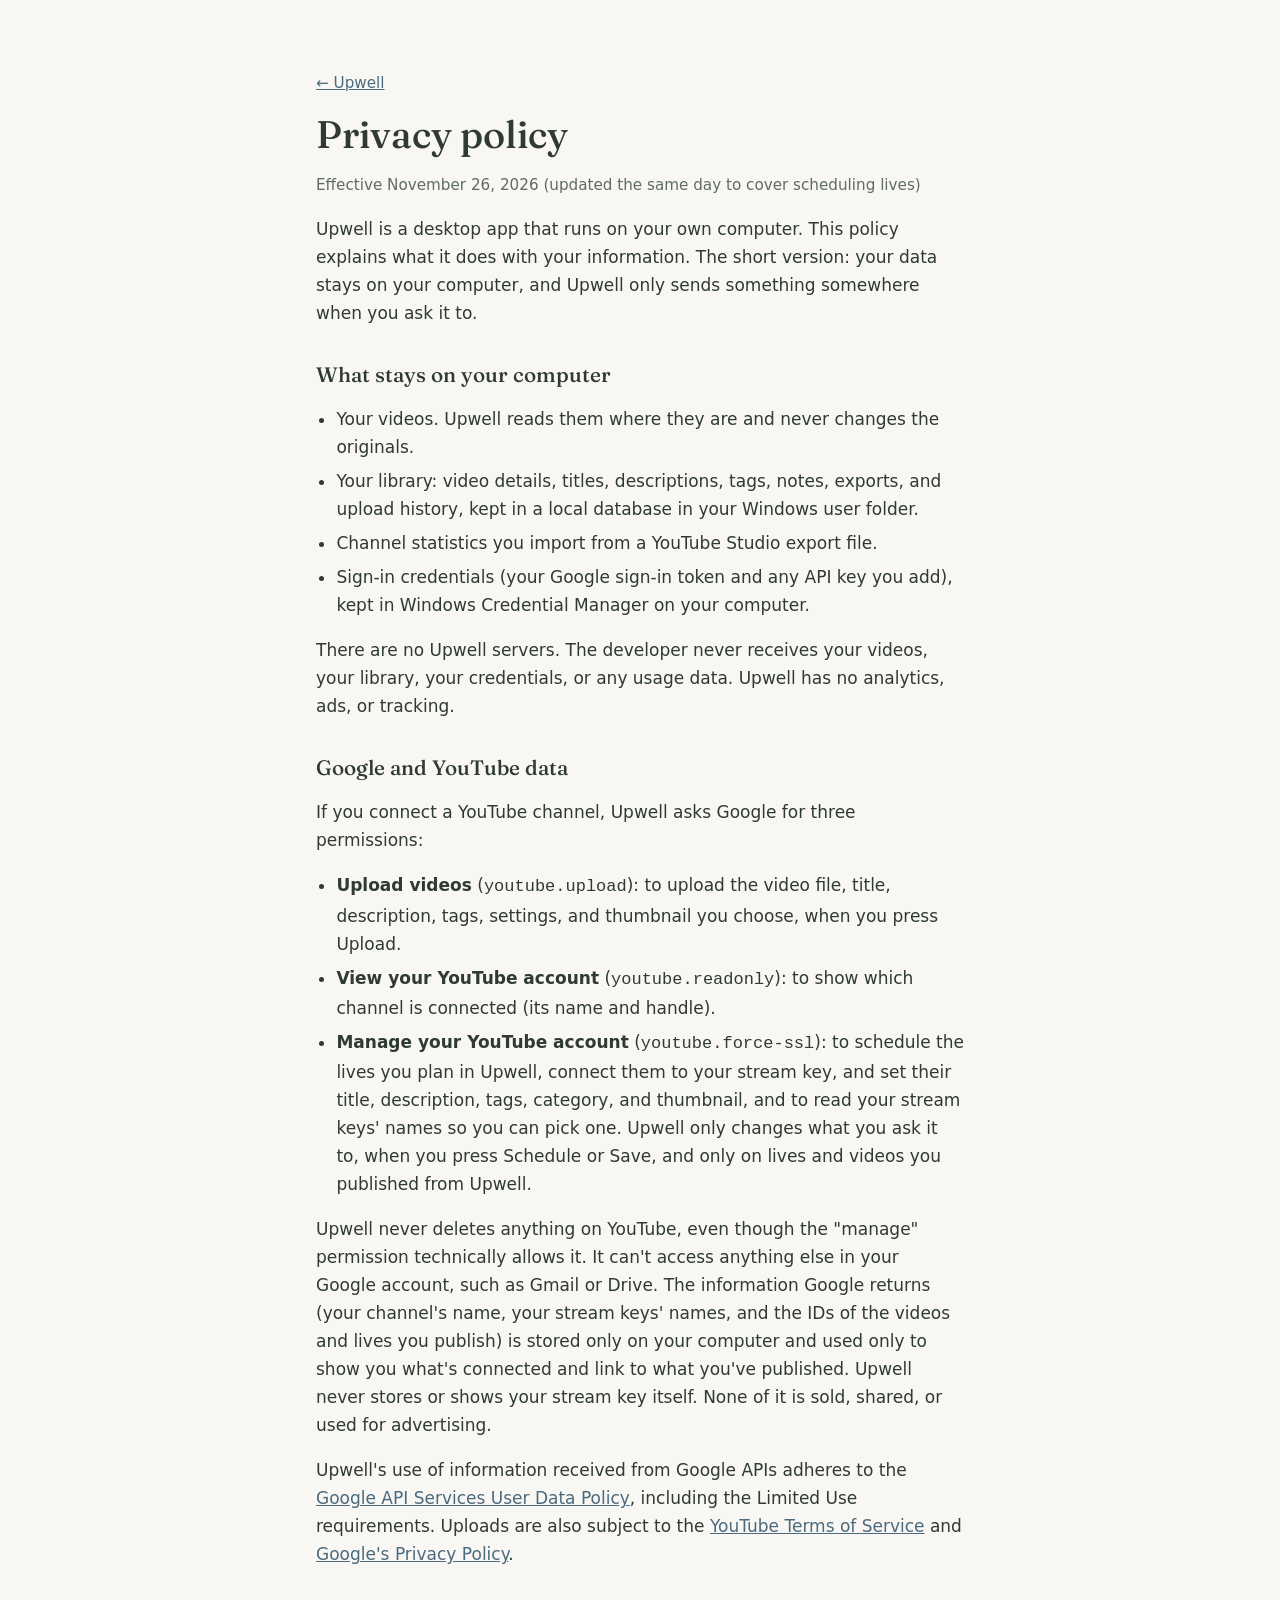
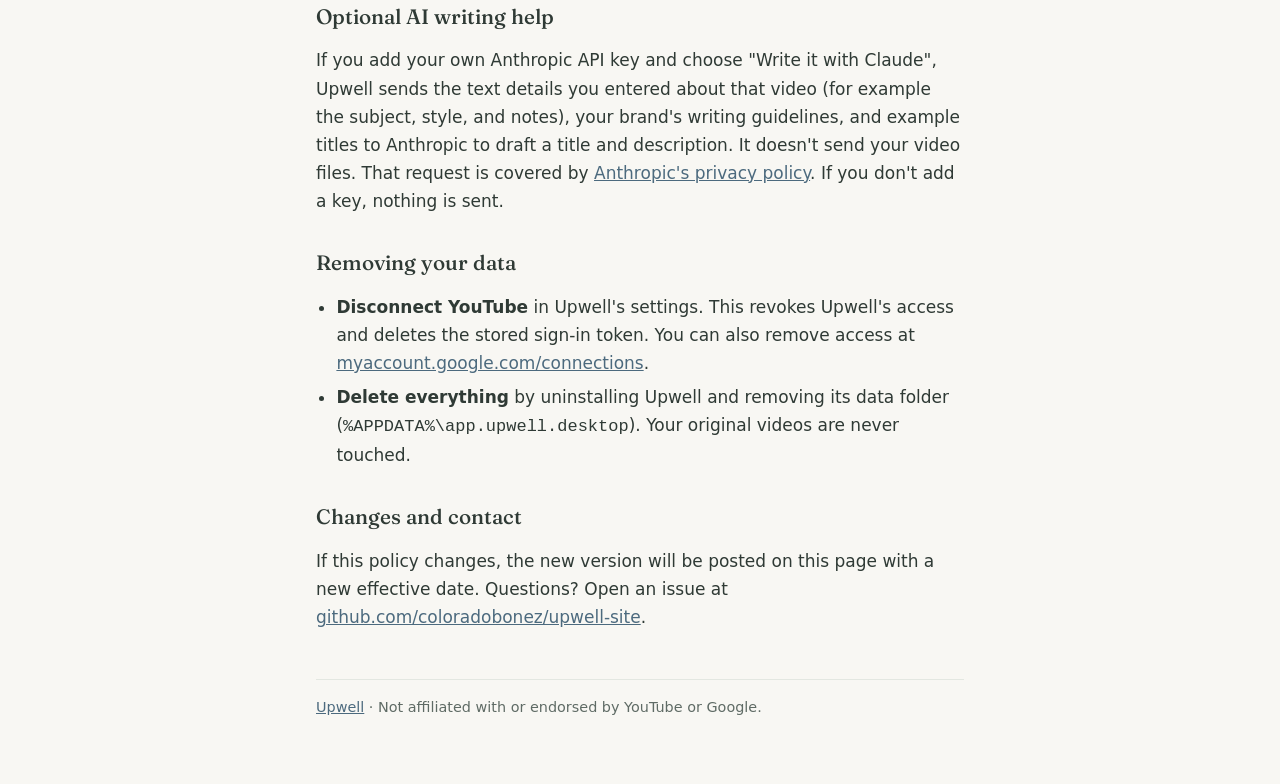
==== privacy.html @ a4313c07 "Privacy policy and home page: scheduling lives (youtube.force-ssl) Co-Authored-By: Claude Opus 5.5 <" ====
<!doctype html>
<html lang="en">
<head>
  <meta charset="utf-8">
  <meta name="viewport" content="width=device-width, initial-scale=1">
  <title>Upwell Privacy Policy</title>
  <link rel="preconnect" href="https://fonts.googleapis.com">
  <link href="https://fonts.googleapis.com/css2?family=Fraunces:opsz,wght@9..144,500&display=swap" rel="stylesheet">
  <link rel="stylesheet" href="style.css">
</head>
<body>
<main>
  <p class="muted"><a href="index.html">← Upwell</a></p>
  <h1>Privacy policy</h1>
  <p class="muted">Effective November 26, 2026 (updated the same day to cover scheduling lives)</p>

  <p>Upwell is a desktop app that runs on your own computer. This policy explains what it does with
  your information. The short version: your data stays on your computer, and Upwell only sends
  something somewhere when you ask it to.</p>

  <h2>What stays on your computer</h2>
  <ul>
    <li>Your videos. Upwell reads them where they are and never changes the originals.</li>
    <li>Your library: video details, titles, descriptions, tags, notes, exports, and upload history,
      kept in a local database in your Windows user folder.</li>
    <li>Channel statistics you import from a YouTube Studio export file.</li>
    <li>Sign-in credentials (your Google sign-in token and any API key you add), kept in Windows
      Credential Manager on your computer.</li>
  </ul>
  <p>There are no Upwell servers. The developer never receives your videos, your library, your
  credentials, or any usage data. Upwell has no analytics, ads, or tracking.</p>

  <h2>Google and YouTube data</h2>
  <p>If you connect a YouTube channel, Upwell asks Google for three permissions:</p>
  <ul>
    <li><strong>Upload videos</strong> (<code>youtube.upload</code>): to upload the video file, title,
      description, tags, settings, and thumbnail you choose, when you press Upload.</li>
    <li><strong>View your YouTube account</strong> (<code>youtube.readonly</code>): to show which channel
      is connected (its name and handle).</li>
    <li><strong>Manage your YouTube account</strong> (<code>youtube.force-ssl</code>): to schedule the lives you
      plan in Upwell, connect them to your stream key, and set their title, description, tags, category,
      and thumbnail, and to read your stream keys' names so you can pick one. Upwell only changes what you
      ask it to, when you press Schedule or Save, and only on lives and videos you published from Upwell.</li>
  </ul>
  <p>Upwell never deletes anything on YouTube, even though the "manage" permission technically allows it.
  It can't access anything else in your Google account, such as Gmail or Drive. The information Google
  returns (your channel's name, your stream keys' names, and the IDs of the videos and lives you publish)
  is stored only on your computer and used only to show you what's connected and link to what you've
  published. Upwell never stores or shows your stream key itself. None of it is sold, shared, or used for
  advertising.</p>
  <p>Upwell's use of information received from Google APIs adheres to the
  <a href="https://developers.google.com/terms/api-services-user-data-policy">Google API Services User Data Policy</a>,
  including the Limited Use requirements. Uploads are also subject to the
  <a href="https://www.youtube.com/t/terms">YouTube Terms of Service</a> and
  <a href="https://policies.google.com/privacy">Google's Privacy Policy</a>.</p>

  <h2>Optional AI writing help</h2>
  <p>If you add your own Anthropic API key and choose "Write it with Claude", Upwell sends the text
  details you entered about that video (for example the subject, style, and notes), your brand's
  writing guidelines, and example titles to Anthropic to draft a title and description. It doesn't send
  your video files. That request is covered by
  <a href="https://www.anthropic.com/legal/privacy">Anthropic's privacy policy</a>. If you don't add a
  key, nothing is sent.</p>

  <h2>Removing your data</h2>
  <ul>
    <li><strong>Disconnect YouTube</strong> in Upwell's settings. This revokes Upwell's access and
      deletes the stored sign-in token. You can also remove access at
      <a href="https://myaccount.google.com/connections">myaccount.google.com/connections</a>.</li>
    <li><strong>Delete everything</strong> by uninstalling Upwell and removing its data folder
      (<code>%APPDATA%\app.upwell.desktop</code>). Your original videos are never touched.</li>
  </ul>

  <h2>Changes and contact</h2>
  <p>If this policy changes, the new version will be posted on this page with a new effective date.
  Questions? Open an issue at
  <a href="https://github.com/coloradobonez/upwell-site/issues">github.com/coloradobonez/upwell-site</a>.</p>

  <footer><a href="index.html">Upwell</a> · Not affiliated with or endorsed by YouTube or Google.</footer>
</main>
</body>
</html>
---- style.css ----
:root {
  --bg: #f8f7f3;
  --card: #fffefb;
  --ink: #2f3a35;
  --muted: #5f6b65;
  --line: #e3e7e1;
  --rose: #9c6870;
  --sky: #4c6a7e;
}
@media (prefers-color-scheme: dark) {
  :root {
    --bg: #222a26;
    --card: #2c3631;
    --ink: #e8eee9;
    --muted: #b4c1b9;
    --line: #3b4741;
    --rose: #deb0b5;
    --sky: #bcd8e6;
  }
}
* { box-sizing: border-box; }
body {
  margin: 0;
  background: var(--bg);
  color: var(--ink);
  font: 17px/1.65 system-ui, -apple-system, "Segoe UI", sans-serif;
}
main { max-width: 680px; margin: 0 auto; padding: 56px 16px 72px; }
h1, h2 { font-family: "Fraunces", Georgia, serif; font-weight: 500; line-height: 1.2; }
h1 { font-size: 2.4rem; margin: 0 0 8px; }
h2 { font-size: 1.3rem; margin: 36px 0 8px; }
.tagline { color: var(--rose); font-style: italic; font-size: 1.15rem; margin: 0 0 32px; }
.card { background: var(--card); border: 1px solid var(--line); border-radius: 16px; padding: 20px 24px; margin: 24px 0; }
a { color: var(--sky); }
ul { padding-left: 1.2em; }
li { margin: 6px 0; }
.muted { color: var(--muted); font-size: 0.95rem; }
footer { margin-top: 48px; padding-top: 16px; border-top: 1px solid var(--line); color: var(--muted); font-size: 0.9rem; }
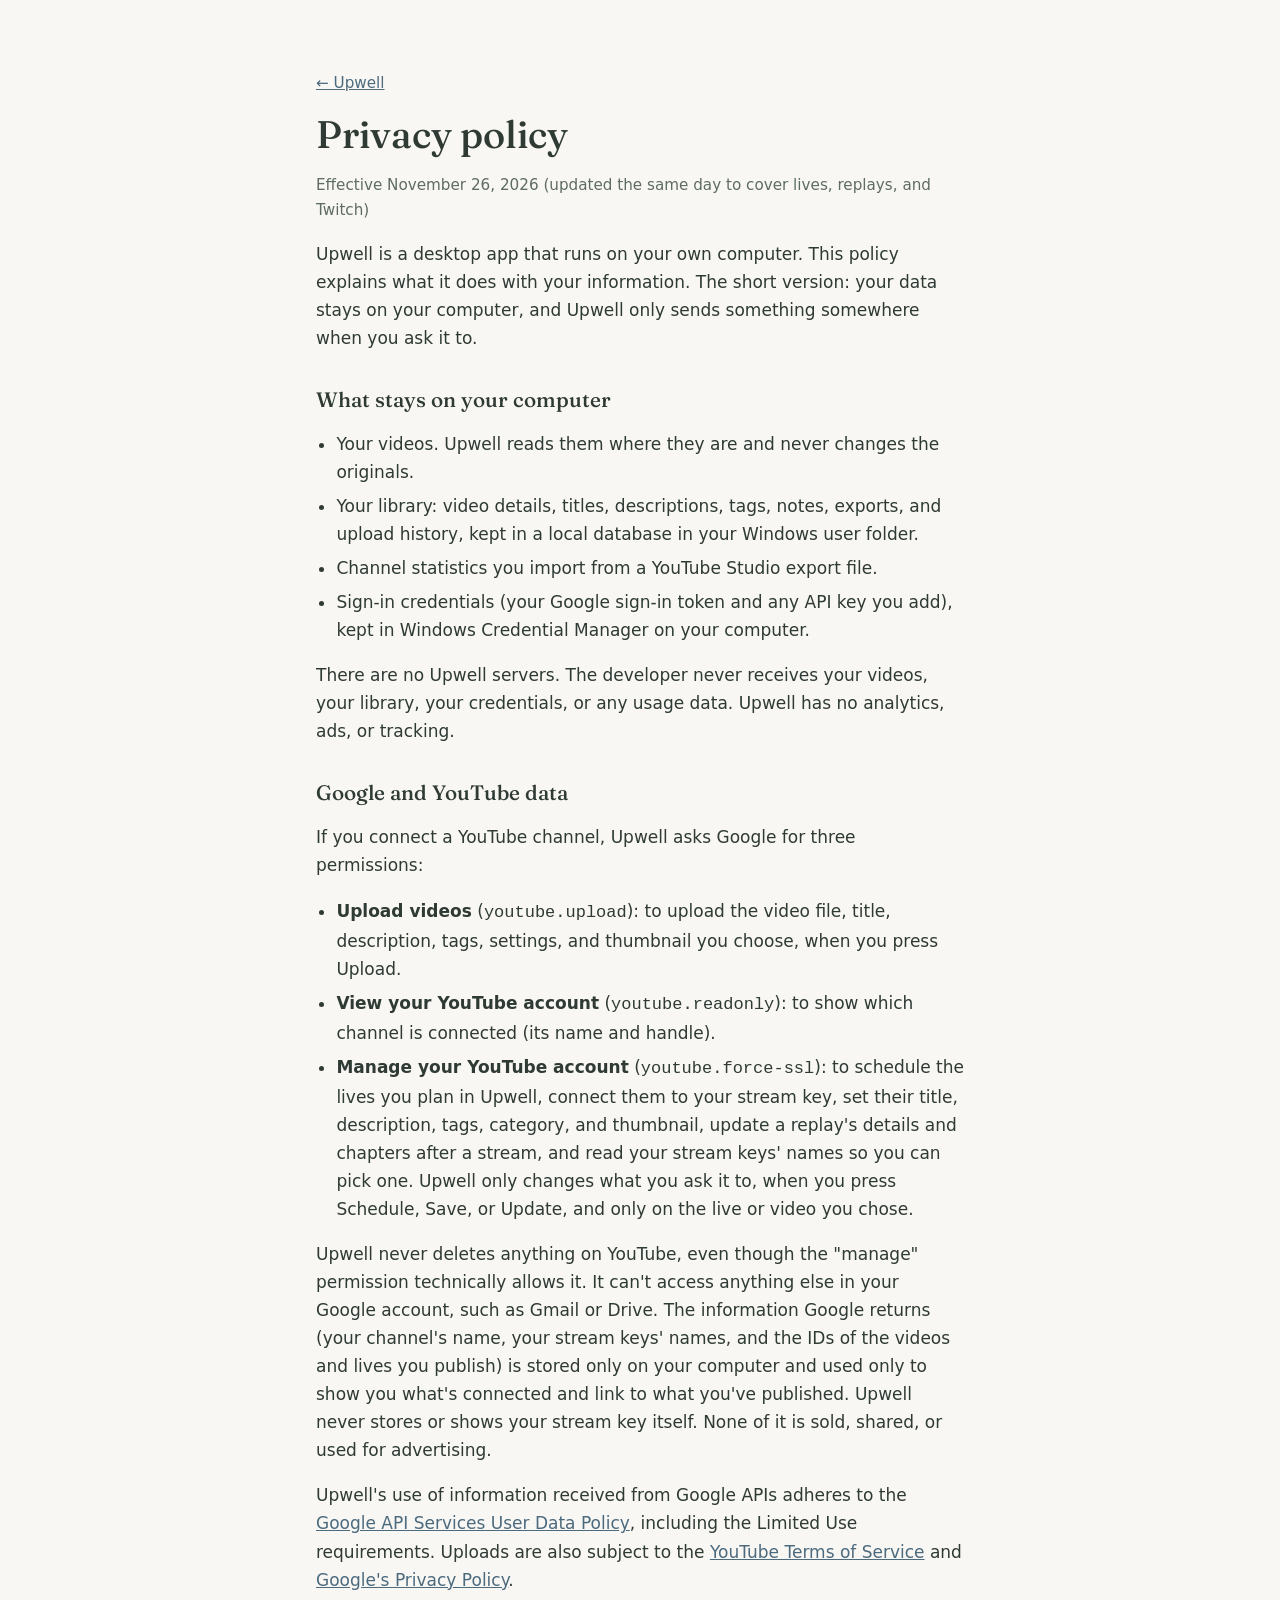
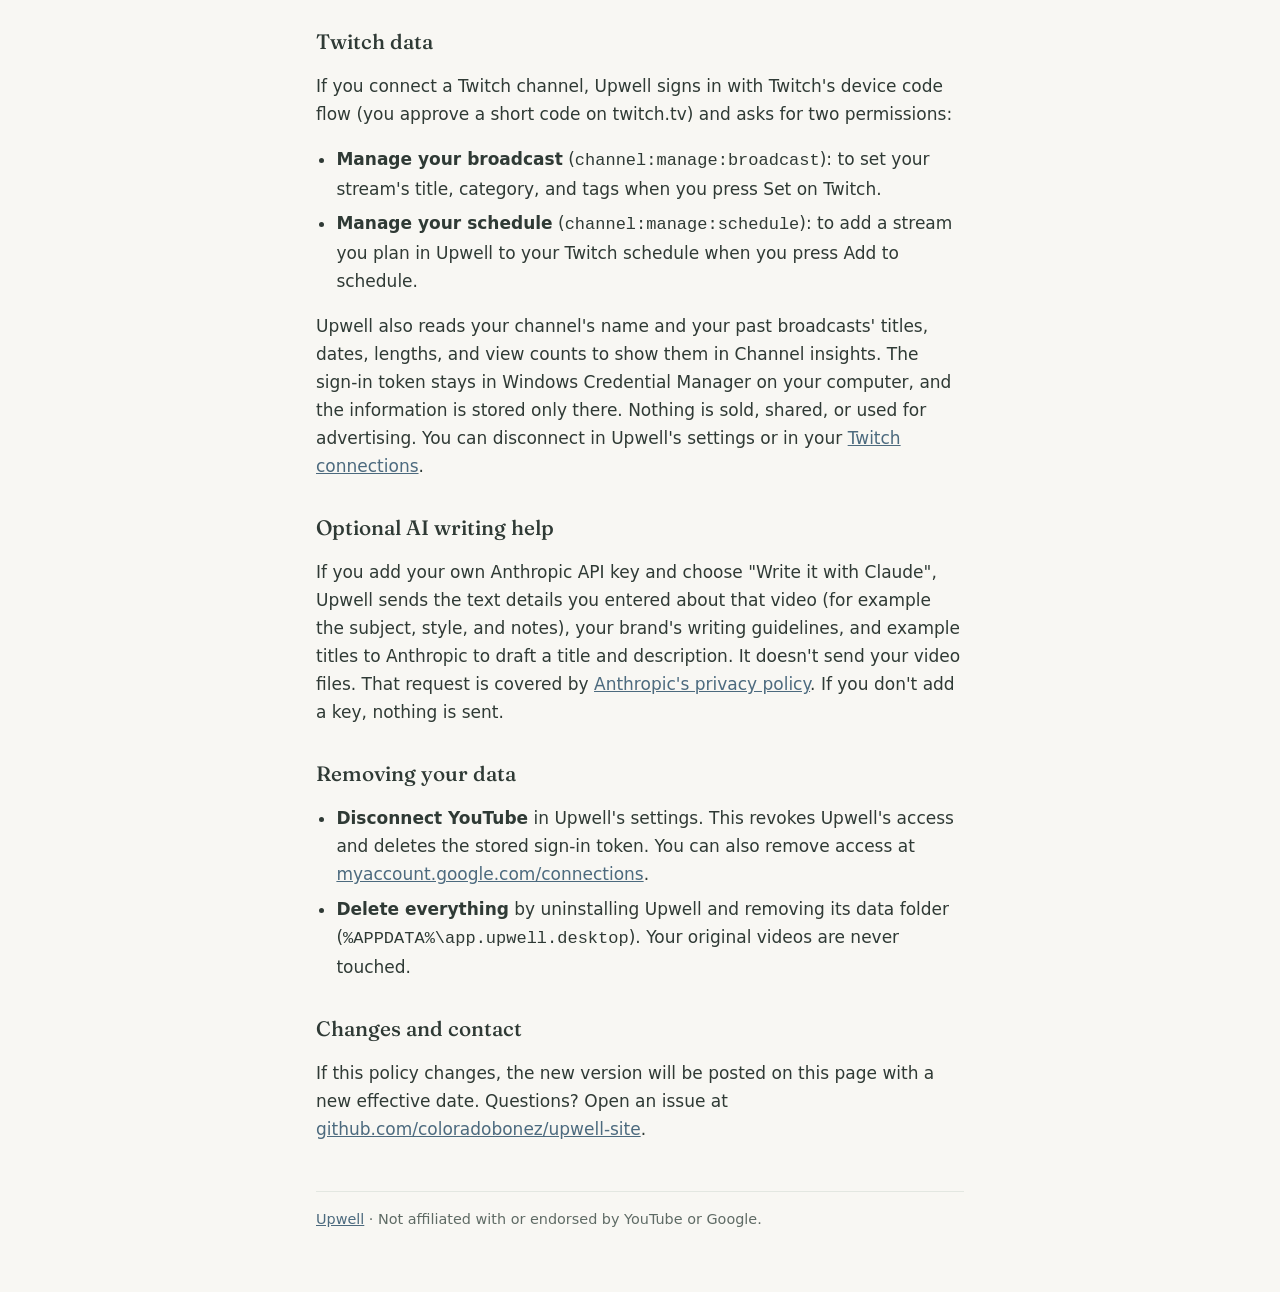
==== commit bf11760b: "Privacy policy and home page: replays and Twitch Co-Authored-By: Claude Opus 5.5 <noreply@anthropic." ====
--- a/privacy.html
+++ b/privacy.html
@@ -12,7 +12,7 @@
 <main>
   <p class="muted"><a href="index.html">← Upwell</a></p>
   <h1>Privacy policy</h1>
-  <p class="muted">Effective November 26, 2026 (updated the same day to cover scheduling lives)</p>
+  <p class="muted">Effective November 26, 2026 (updated the same day to cover lives, replays, and Twitch)</p>
 
   <p>Upwell is a desktop app that runs on your own computer. This policy explains what it does with
   your information. The short version: your data stays on your computer, and Upwell only sends
@@ -38,9 +38,10 @@
     <li><strong>View your YouTube account</strong> (<code>youtube.readonly</code>): to show which channel
       is connected (its name and handle).</li>
     <li><strong>Manage your YouTube account</strong> (<code>youtube.force-ssl</code>): to schedule the lives you
-      plan in Upwell, connect them to your stream key, and set their title, description, tags, category,
-      and thumbnail, and to read your stream keys' names so you can pick one. Upwell only changes what you
-      ask it to, when you press Schedule or Save, and only on lives and videos you published from Upwell.</li>
+      plan in Upwell, connect them to your stream key, set their title, description, tags, category,
+      and thumbnail, update a replay's details and chapters after a stream, and read your stream keys'
+      names so you can pick one. Upwell only changes what you ask it to, when you press Schedule, Save, or
+      Update, and only on the live or video you chose.</li>
   </ul>
   <p>Upwell never deletes anything on YouTube, even though the "manage" permission technically allows it.
   It can't access anything else in your Google account, such as Gmail or Drive. The information Google
@@ -53,6 +54,21 @@
   including the Limited Use requirements. Uploads are also subject to the
   <a href="https://www.youtube.com/t/terms">YouTube Terms of Service</a> and
   <a href="https://policies.google.com/privacy">Google's Privacy Policy</a>.</p>
+
+  <h2>Twitch data</h2>
+  <p>If you connect a Twitch channel, Upwell signs in with Twitch's device code flow (you approve a
+  short code on twitch.tv) and asks for two permissions:</p>
+  <ul>
+    <li><strong>Manage your broadcast</strong> (<code>channel:manage:broadcast</code>): to set your stream's
+      title, category, and tags when you press Set on Twitch.</li>
+    <li><strong>Manage your schedule</strong> (<code>channel:manage:schedule</code>): to add a stream you plan
+      in Upwell to your Twitch schedule when you press Add to schedule.</li>
+  </ul>
+  <p>Upwell also reads your channel's name and your past broadcasts' titles, dates, lengths, and view
+  counts to show them in Channel insights. The sign-in token stays in Windows Credential Manager on your
+  computer, and the information is stored only there. Nothing is sold, shared, or used for advertising.
+  You can disconnect in Upwell's settings or in your
+  <a href="https://www.twitch.tv/settings/connections">Twitch connections</a>.</p>
 
   <h2>Optional AI writing help</h2>
   <p>If you add your own Anthropic API key and choose "Write it with Claude", Upwell sends the text
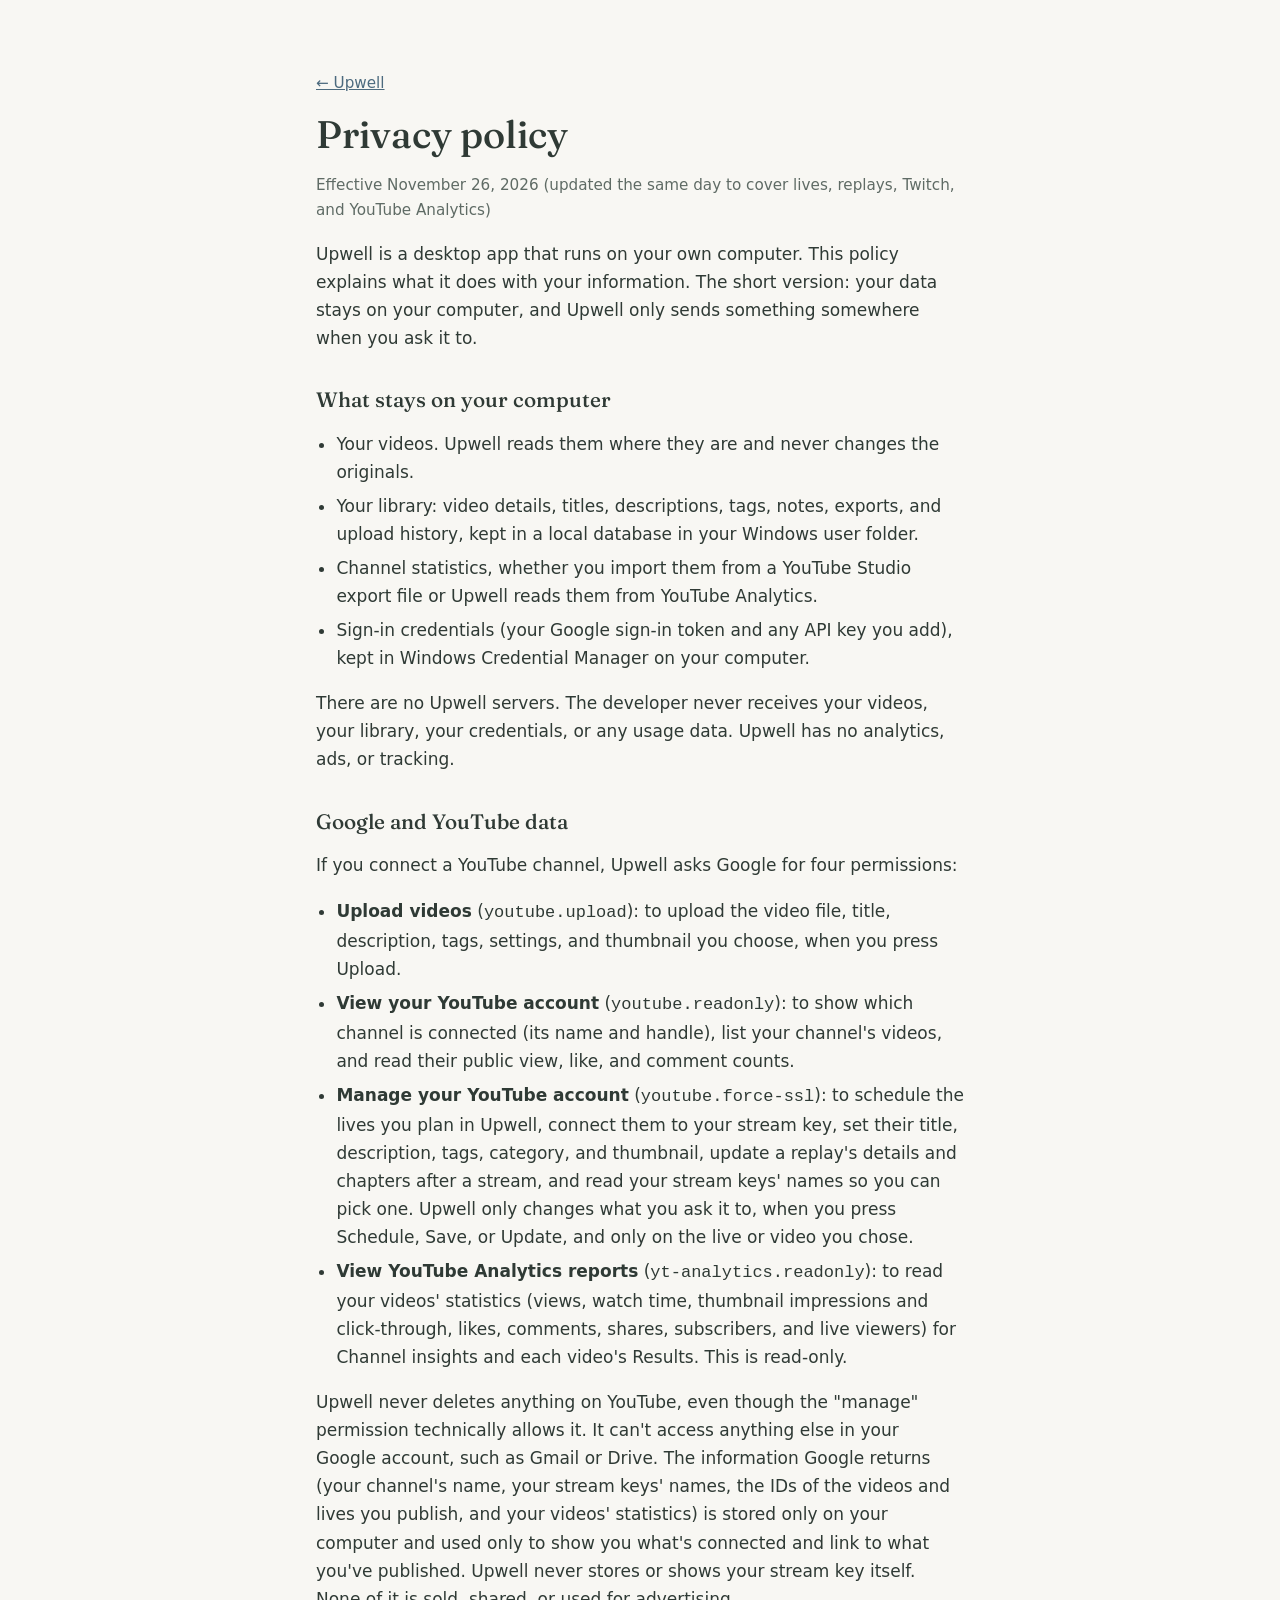
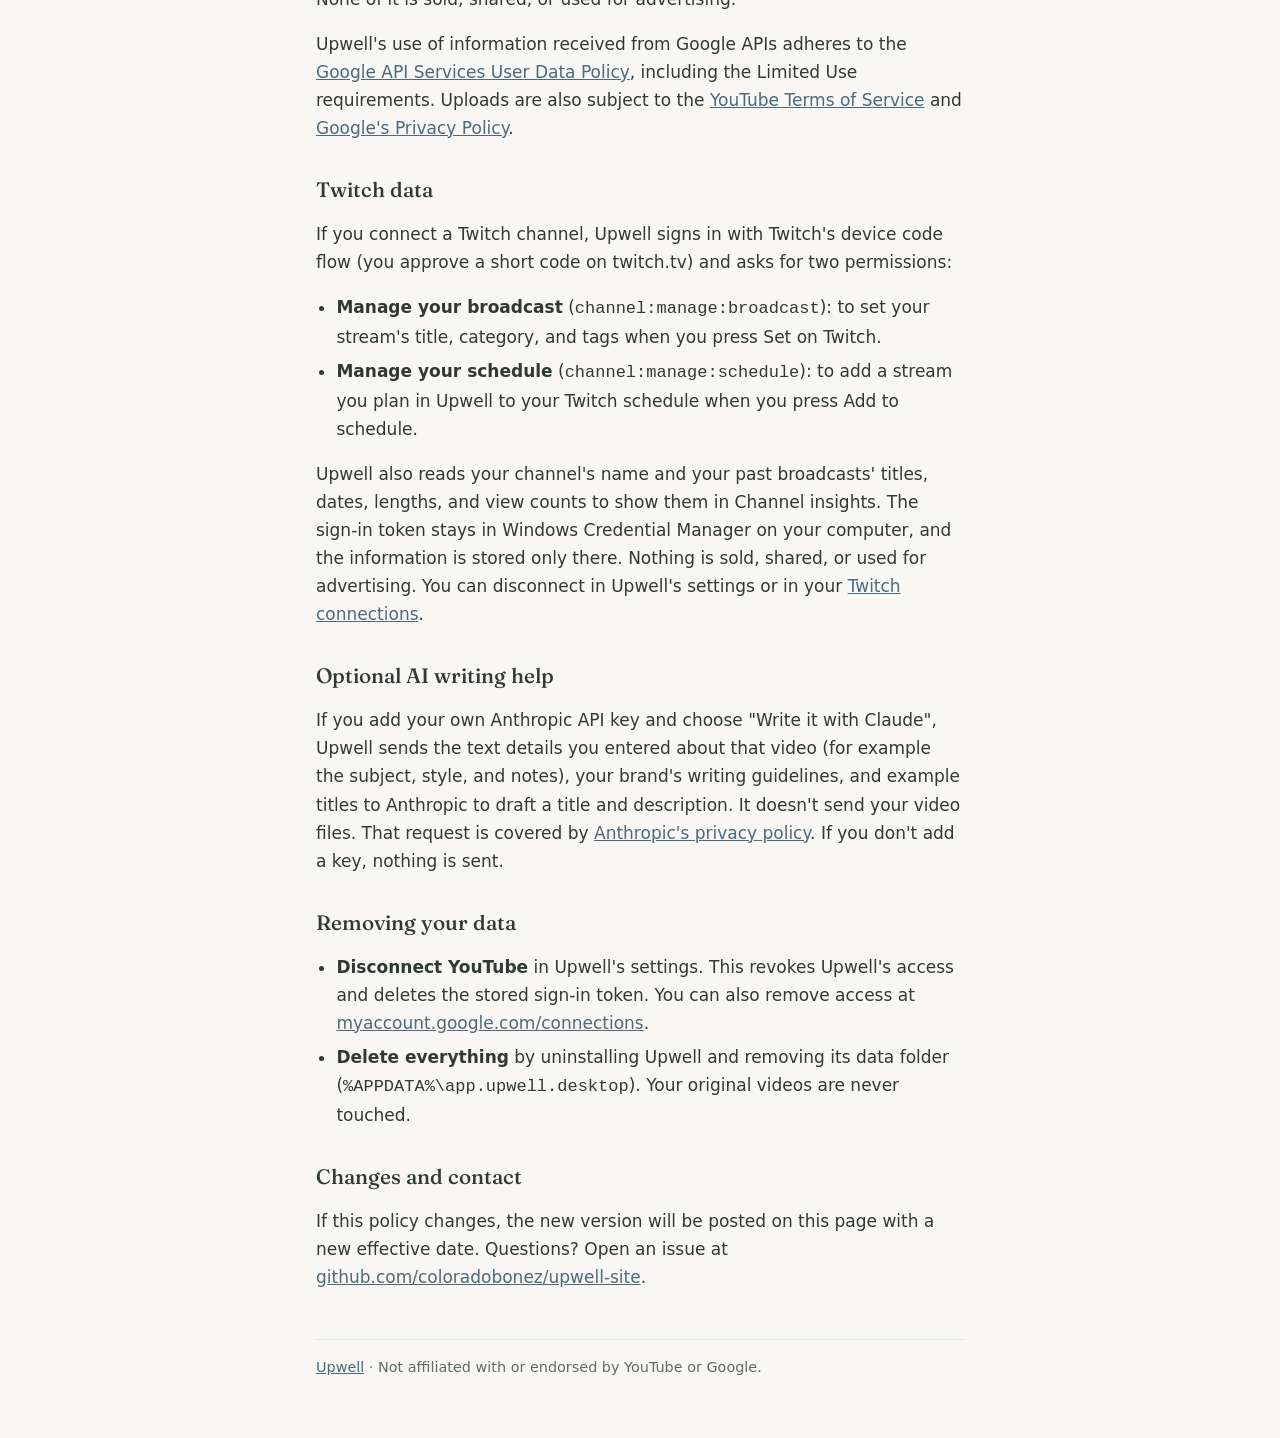
==== commit f5bf3021: "Privacy policy: YouTube Analytics (read-only) for channel insights" ====
--- a/privacy.html
+++ b/privacy.html
@@ -6,13 +6,14 @@
   <title>Upwell Privacy Policy</title>
   <link rel="preconnect" href="https://fonts.googleapis.com">
   <link href="https://fonts.googleapis.com/css2?family=Fraunces:opsz,wght@9..144,500&display=swap" rel="stylesheet">
+  <link rel="icon" type="image/svg+xml" href="upwell.svg">
   <link rel="stylesheet" href="style.css">
 </head>
 <body>
 <main>
   <p class="muted"><a href="index.html">← Upwell</a></p>
   <h1>Privacy policy</h1>
-  <p class="muted">Effective November 26, 2026 (updated the same day to cover lives, replays, and Twitch)</p>
+  <p class="muted">Effective November 26, 2026 (updated the same day to cover lives, replays, Twitch, and YouTube Analytics)</p>
 
   <p>Upwell is a desktop app that runs on your own computer. This policy explains what it does with
   your information. The short version: your data stays on your computer, and Upwell only sends
@@ -23,7 +24,8 @@
     <li>Your videos. Upwell reads them where they are and never changes the originals.</li>
     <li>Your library: video details, titles, descriptions, tags, notes, exports, and upload history,
       kept in a local database in your Windows user folder.</li>
-    <li>Channel statistics you import from a YouTube Studio export file.</li>
+    <li>Channel statistics, whether you import them from a YouTube Studio export file or Upwell reads
+      them from YouTube Analytics.</li>
     <li>Sign-in credentials (your Google sign-in token and any API key you add), kept in Windows
       Credential Manager on your computer.</li>
   </ul>
@@ -31,21 +33,25 @@
   credentials, or any usage data. Upwell has no analytics, ads, or tracking.</p>
 
   <h2>Google and YouTube data</h2>
-  <p>If you connect a YouTube channel, Upwell asks Google for three permissions:</p>
+  <p>If you connect a YouTube channel, Upwell asks Google for four permissions:</p>
   <ul>
     <li><strong>Upload videos</strong> (<code>youtube.upload</code>): to upload the video file, title,
       description, tags, settings, and thumbnail you choose, when you press Upload.</li>
     <li><strong>View your YouTube account</strong> (<code>youtube.readonly</code>): to show which channel
-      is connected (its name and handle).</li>
+      is connected (its name and handle), list your channel's videos, and read their public view, like, and comment counts.</li>
     <li><strong>Manage your YouTube account</strong> (<code>youtube.force-ssl</code>): to schedule the lives you
       plan in Upwell, connect them to your stream key, set their title, description, tags, category,
       and thumbnail, update a replay's details and chapters after a stream, and read your stream keys'
       names so you can pick one. Upwell only changes what you ask it to, when you press Schedule, Save, or
       Update, and only on the live or video you chose.</li>
+    <li><strong>View YouTube Analytics reports</strong> (<code>yt-analytics.readonly</code>): to read your
+      videos' statistics (views, watch time, thumbnail impressions and click-through, likes, comments, shares,
+      subscribers, and live viewers) for Channel insights and each video's Results. This is read-only.</li>
   </ul>
   <p>Upwell never deletes anything on YouTube, even though the "manage" permission technically allows it.
   It can't access anything else in your Google account, such as Gmail or Drive. The information Google
-  returns (your channel's name, your stream keys' names, and the IDs of the videos and lives you publish)
+  returns (your channel's name, your stream keys' names, the IDs of the videos and lives you publish, and your
+  videos' statistics)
   is stored only on your computer and used only to show you what's connected and link to what you've
   published. Upwell never stores or shows your stream key itself. None of it is sold, shared, or used for
   advertising.</p>
--- a/style.css
+++ b/style.css
@@ -36,3 +36,4 @@
 li { margin: 6px 0; }
 .muted { color: var(--muted); font-size: 0.95rem; }
 footer { margin-top: 48px; padding-top: 16px; border-top: 1px solid var(--line); color: var(--muted); font-size: 0.9rem; }
+h1.brand { display: flex; align-items: center; gap: 14px; }
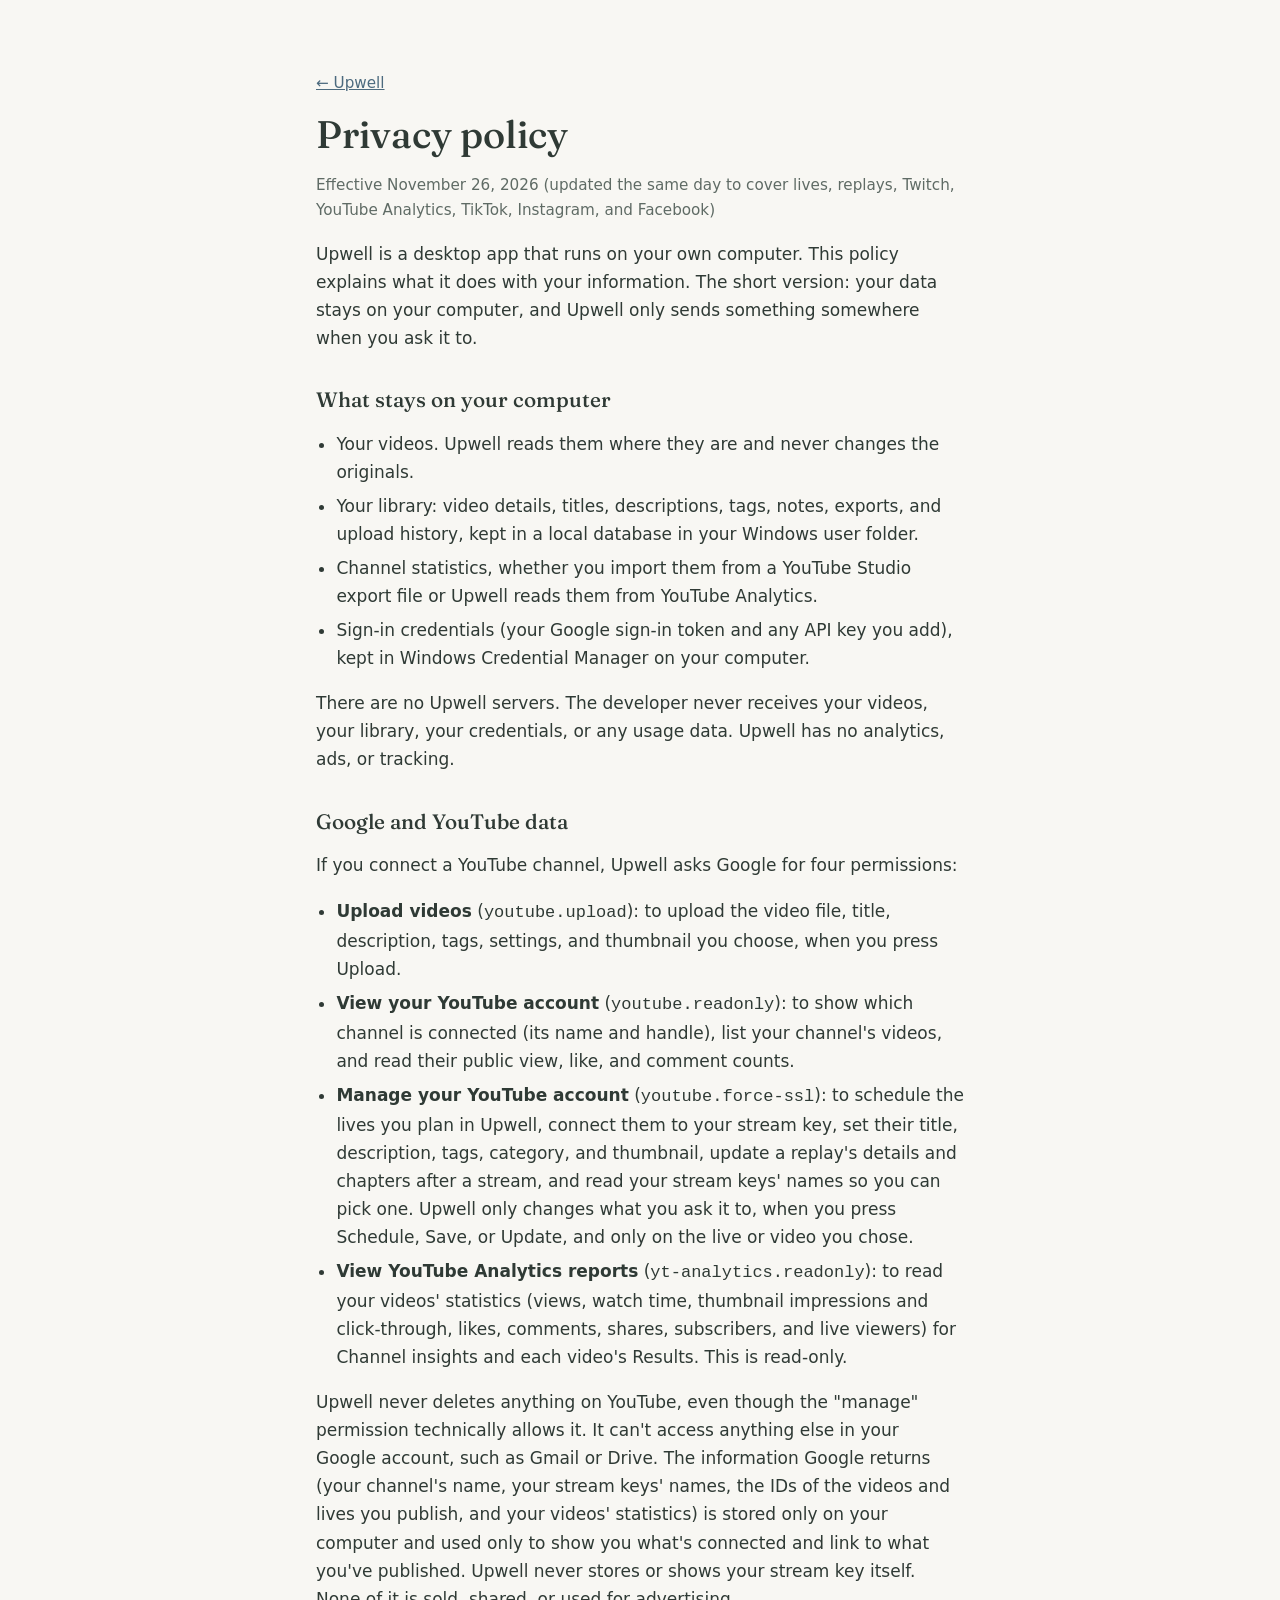
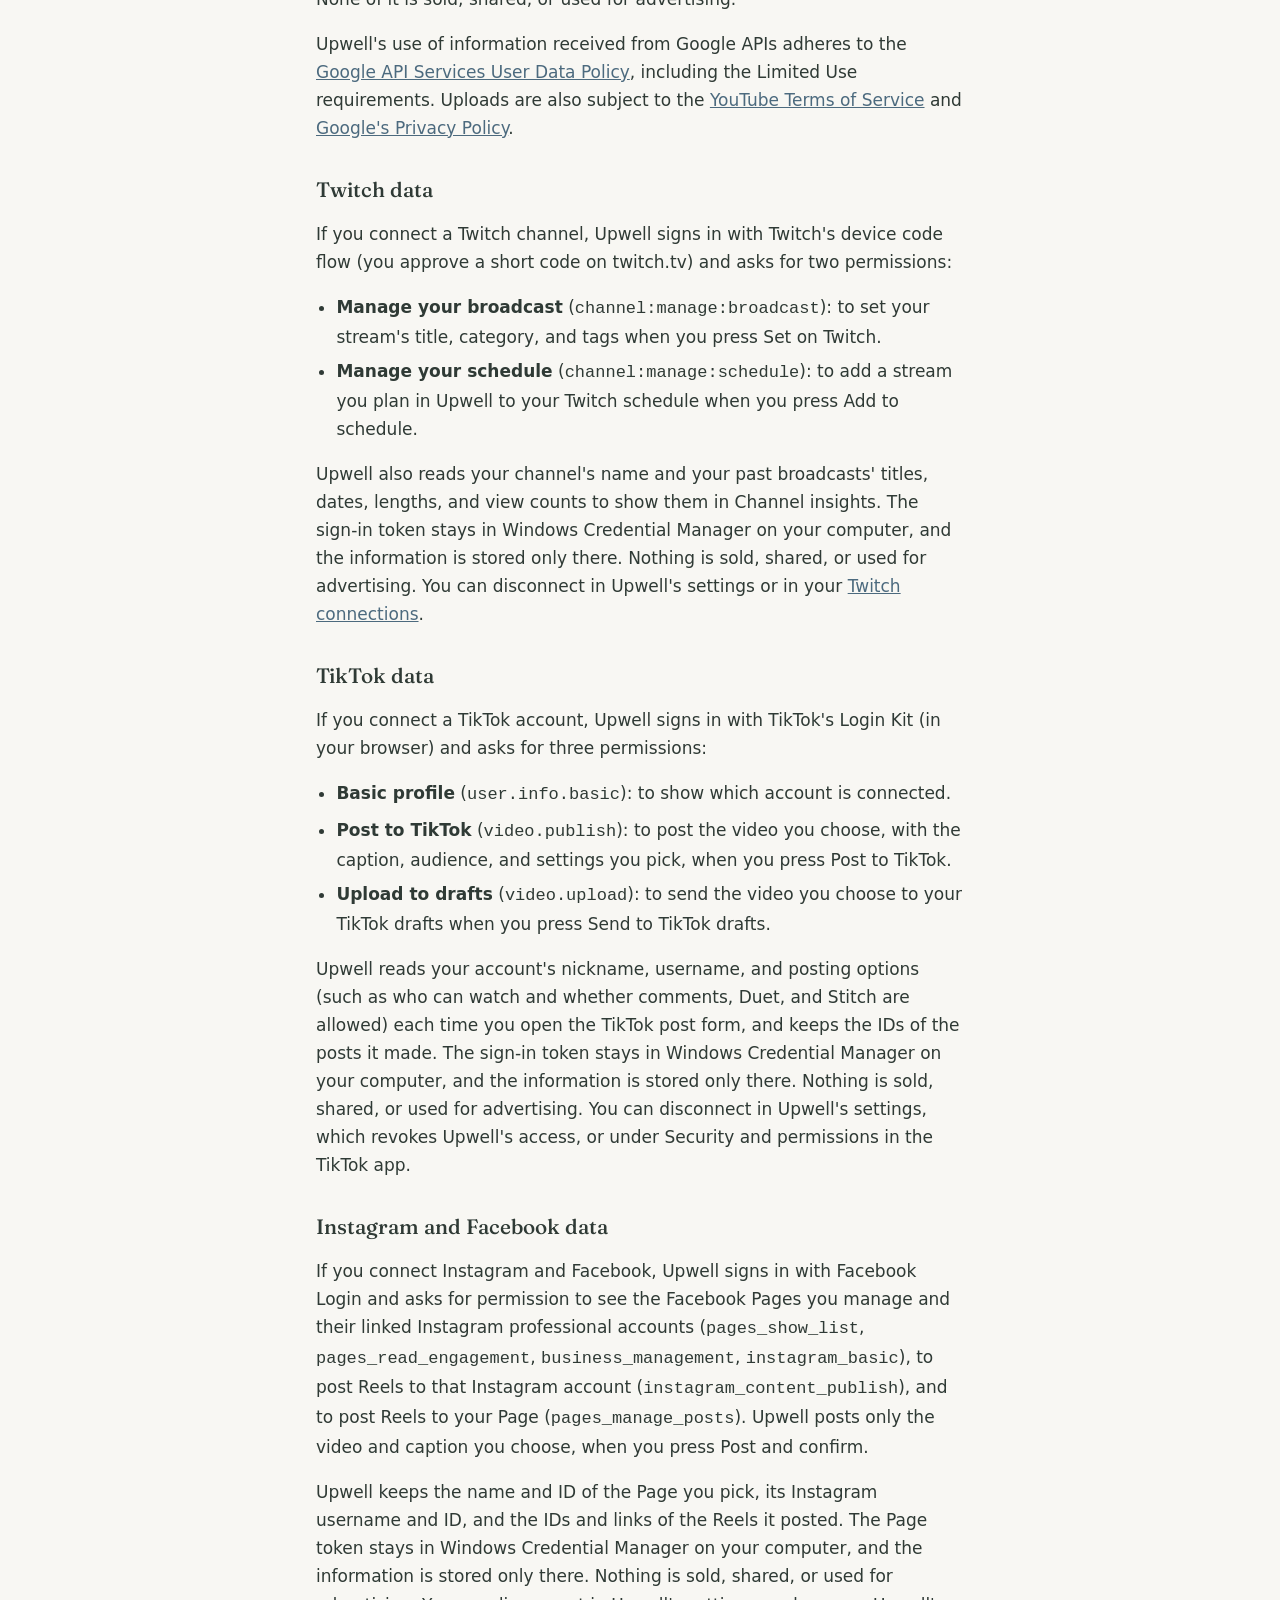
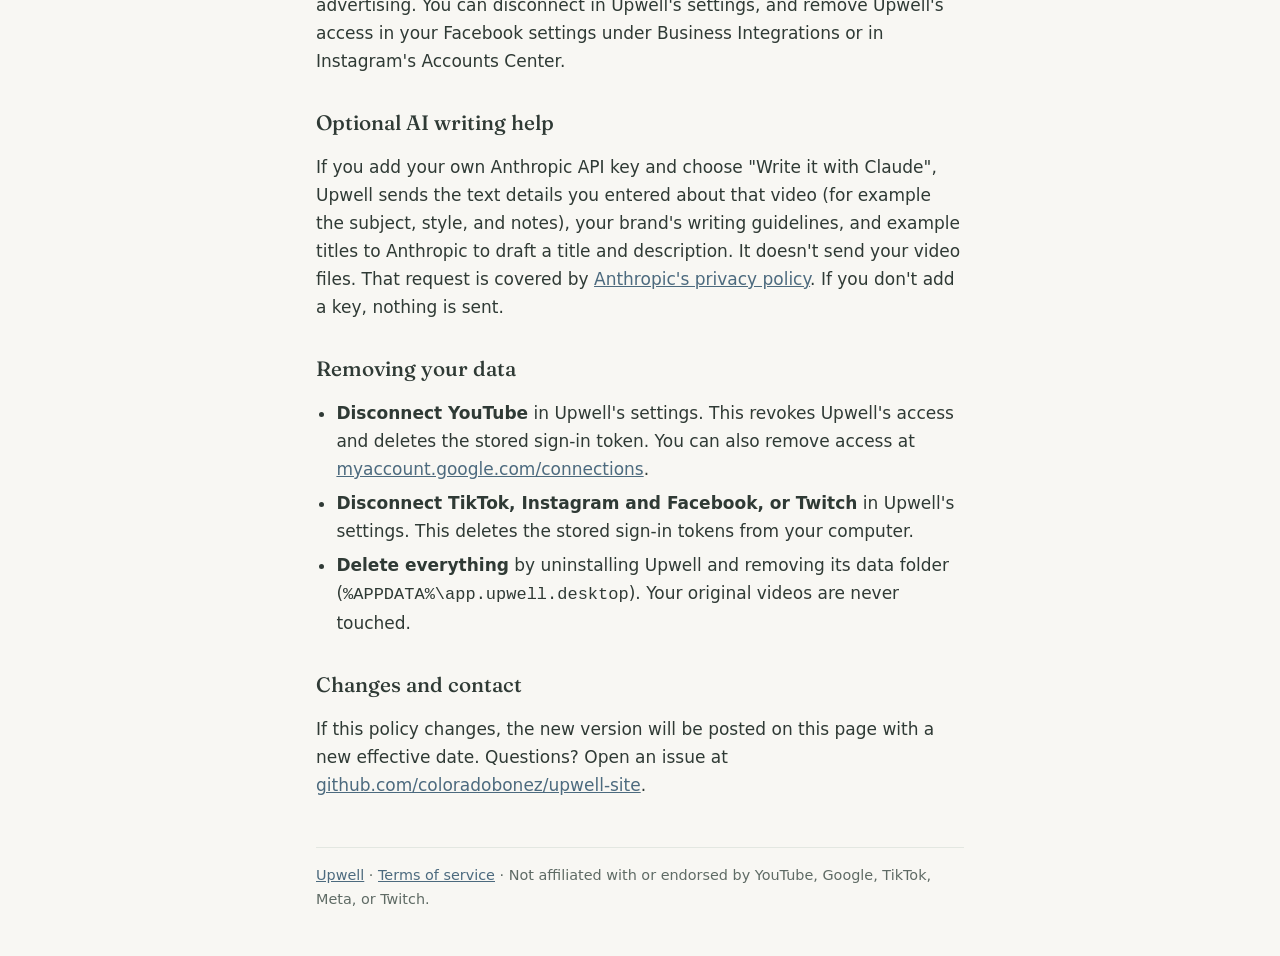
==== commit 3eb446a9: "Terms of service; privacy policy and home page cover TikTok, Instagram and Facebook" ====
--- a/privacy.html
+++ b/privacy.html
@@ -13,7 +13,7 @@
 <main>
   <p class="muted"><a href="index.html">← Upwell</a></p>
   <h1>Privacy policy</h1>
-  <p class="muted">Effective November 26, 2026 (updated the same day to cover lives, replays, Twitch, and YouTube Analytics)</p>
+  <p class="muted">Effective November 26, 2026 (updated the same day to cover lives, replays, Twitch, YouTube Analytics, TikTok, Instagram, and Facebook)</p>
 
   <p>Upwell is a desktop app that runs on your own computer. This policy explains what it does with
   your information. The short version: your data stays on your computer, and Upwell only sends
@@ -76,6 +76,36 @@
   You can disconnect in Upwell's settings or in your
   <a href="https://www.twitch.tv/settings/connections">Twitch connections</a>.</p>
 
+  <h2>TikTok data</h2>
+  <p>If you connect a TikTok account, Upwell signs in with TikTok's Login Kit (in your browser) and asks
+  for three permissions:</p>
+  <ul>
+    <li><strong>Basic profile</strong> (<code>user.info.basic</code>): to show which account is connected.</li>
+    <li><strong>Post to TikTok</strong> (<code>video.publish</code>): to post the video you choose, with the
+      caption, audience, and settings you pick, when you press Post to TikTok.</li>
+    <li><strong>Upload to drafts</strong> (<code>video.upload</code>): to send the video you choose to your
+      TikTok drafts when you press Send to TikTok drafts.</li>
+  </ul>
+  <p>Upwell reads your account's nickname, username, and posting options (such as who can watch and
+  whether comments, Duet, and Stitch are allowed) each time you open the TikTok post form, and keeps the
+  IDs of the posts it made. The sign-in token stays in Windows Credential Manager on your computer, and
+  the information is stored only there. Nothing is sold, shared, or used for advertising. You can
+  disconnect in Upwell's settings, which revokes Upwell's access, or under Security and permissions in
+  the TikTok app.</p>
+
+  <h2>Instagram and Facebook data</h2>
+  <p>If you connect Instagram and Facebook, Upwell signs in with Facebook Login and asks for permission to
+  see the Facebook Pages you manage and their linked Instagram professional accounts
+  (<code>pages_show_list</code>, <code>pages_read_engagement</code>, <code>business_management</code>,
+  <code>instagram_basic</code>), to post Reels to that Instagram account
+  (<code>instagram_content_publish</code>), and to post Reels to your Page (<code>pages_manage_posts</code>).
+  Upwell posts only the video and caption you choose, when you press Post and confirm.</p>
+  <p>Upwell keeps the name and ID of the Page you pick, its Instagram username and ID, and the IDs and
+  links of the Reels it posted. The Page token stays in Windows Credential Manager on your computer, and
+  the information is stored only there. Nothing is sold, shared, or used for advertising. You can
+  disconnect in Upwell's settings, and remove Upwell's access in your Facebook settings under Business
+  Integrations or in Instagram's Accounts Center.</p>
+
   <h2>Optional AI writing help</h2>
   <p>If you add your own Anthropic API key and choose "Write it with Claude", Upwell sends the text
   details you entered about that video (for example the subject, style, and notes), your brand's
@@ -89,6 +119,8 @@
     <li><strong>Disconnect YouTube</strong> in Upwell's settings. This revokes Upwell's access and
       deletes the stored sign-in token. You can also remove access at
       <a href="https://myaccount.google.com/connections">myaccount.google.com/connections</a>.</li>
+    <li><strong>Disconnect TikTok, Instagram and Facebook, or Twitch</strong> in Upwell's settings. This
+      deletes the stored sign-in tokens from your computer.</li>
     <li><strong>Delete everything</strong> by uninstalling Upwell and removing its data folder
       (<code>%APPDATA%\app.upwell.desktop</code>). Your original videos are never touched.</li>
   </ul>
@@ -98,7 +130,7 @@
   Questions? Open an issue at
   <a href="https://github.com/coloradobonez/upwell-site/issues">github.com/coloradobonez/upwell-site</a>.</p>
 
-  <footer><a href="index.html">Upwell</a> · Not affiliated with or endorsed by YouTube or Google.</footer>
+  <footer><a href="index.html">Upwell</a> · <a href="terms.html">Terms of service</a> · Not affiliated with or endorsed by YouTube, Google, TikTok, Meta, or Twitch.</footer>
 </main>
 </body>
 </html>
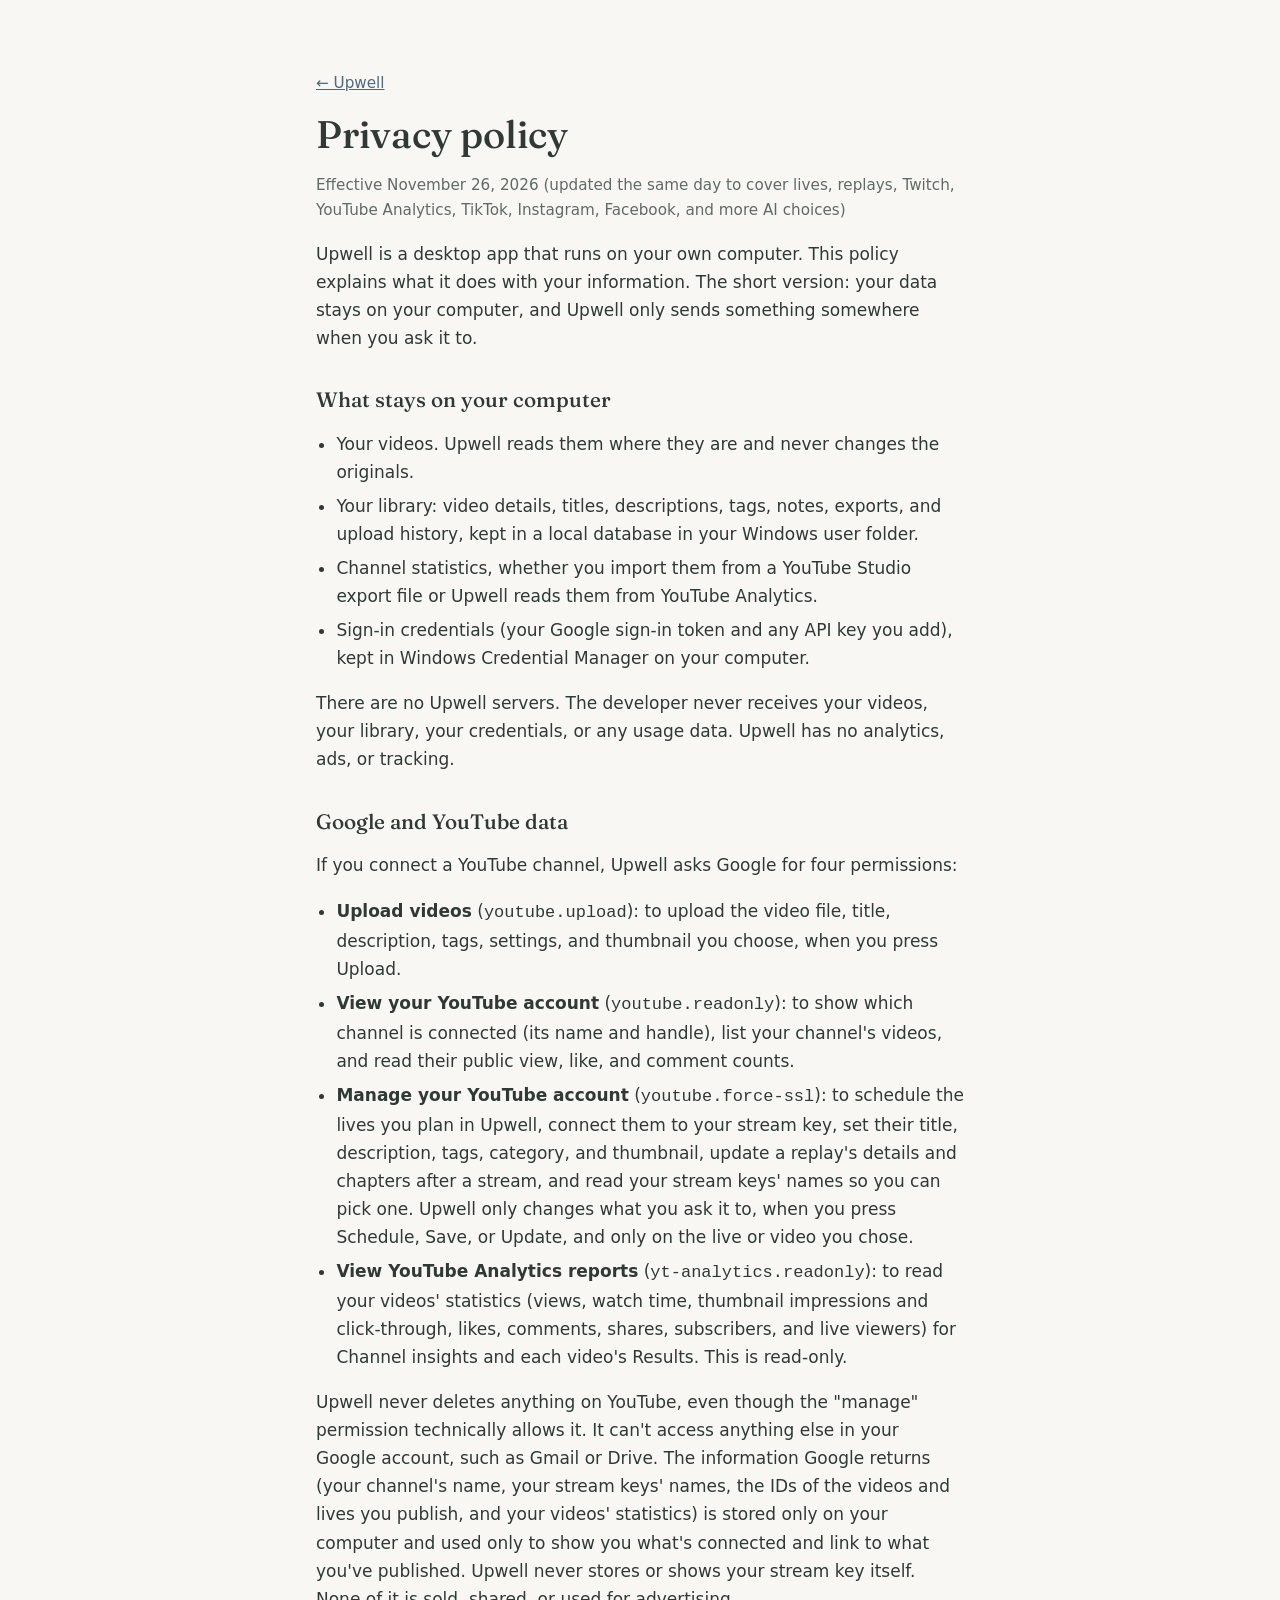
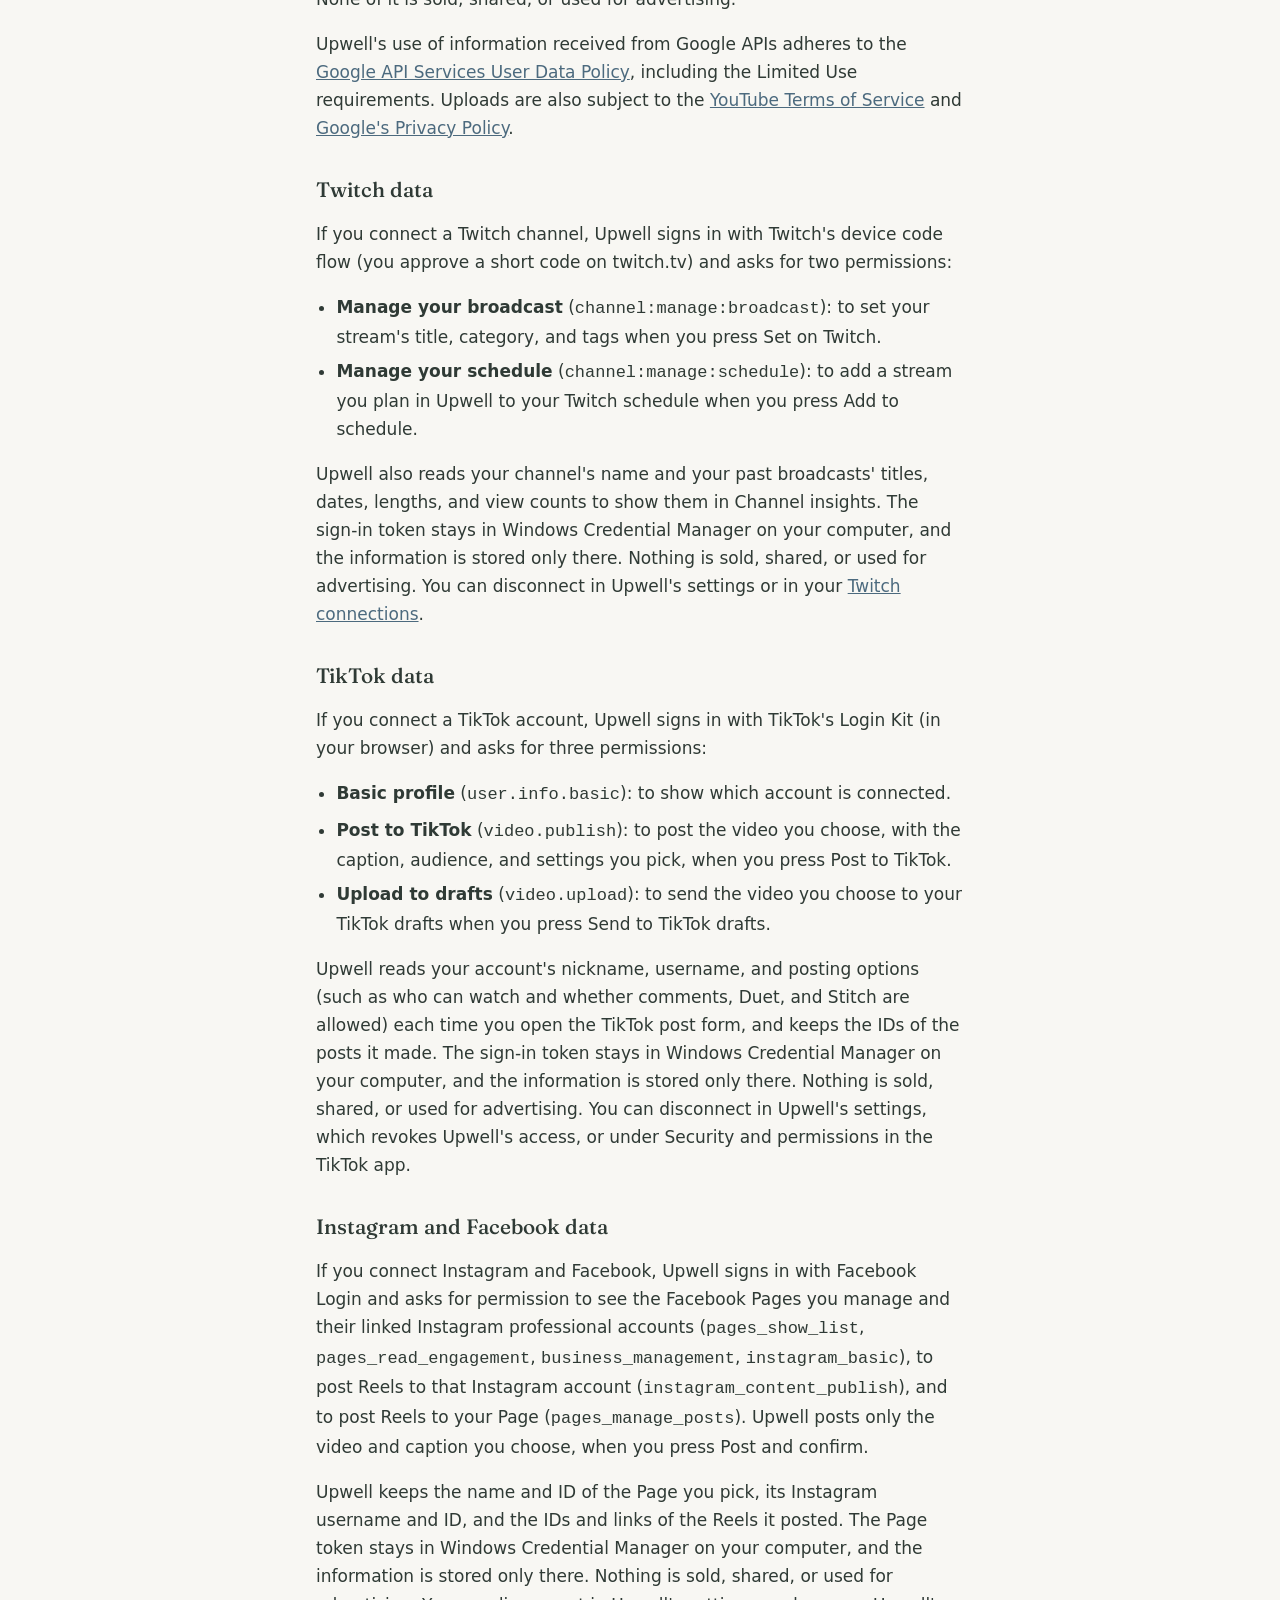
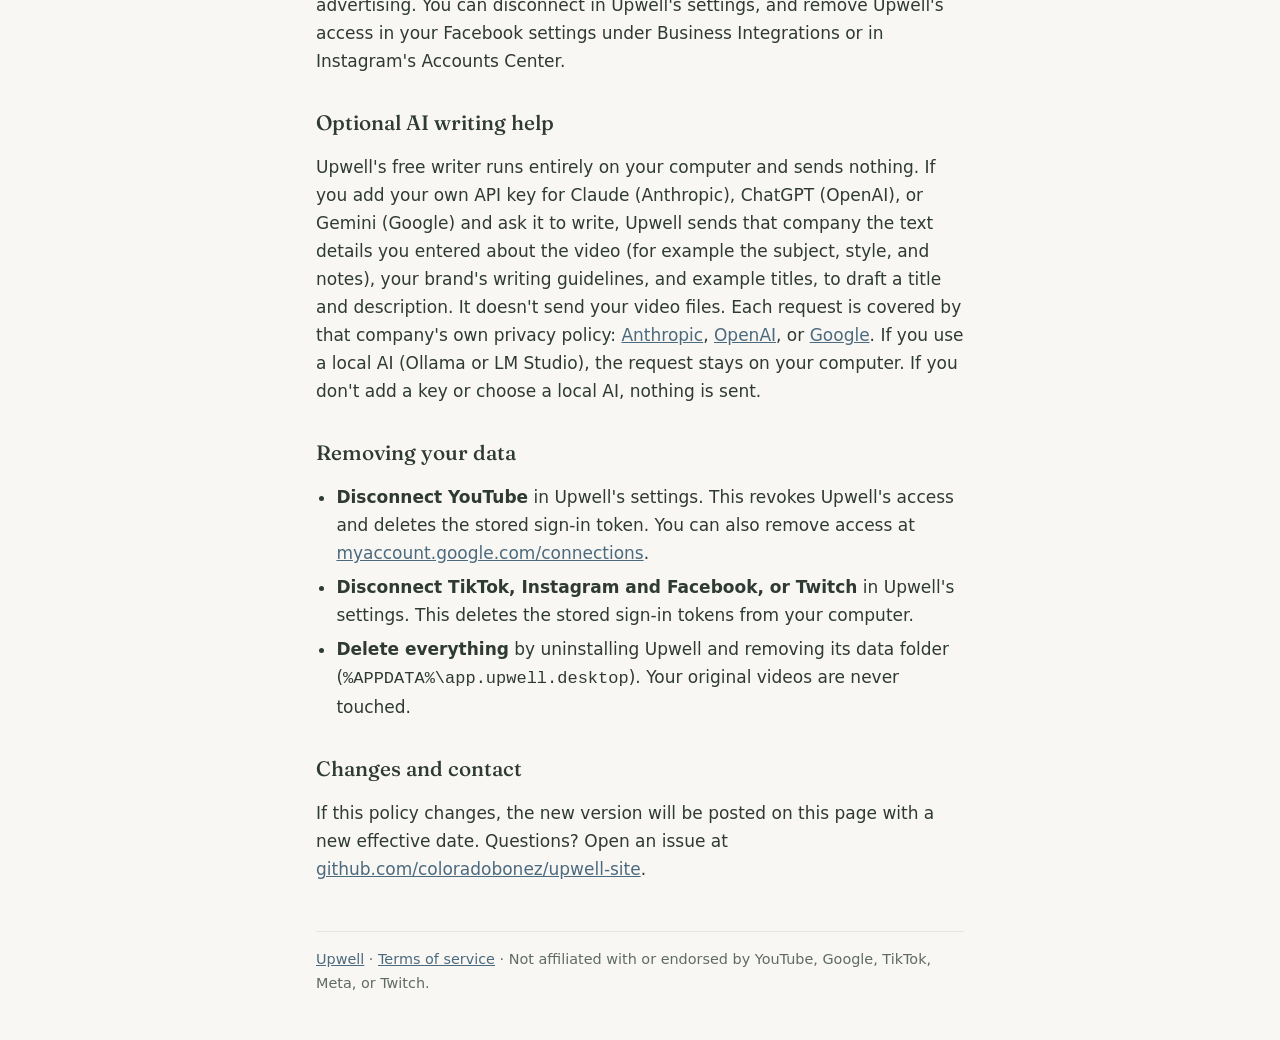
==== commit 0aba8ce8: "Privacy policy: ChatGPT, Gemini and local AI writing help" ====
--- a/privacy.html
+++ b/privacy.html
@@ -13,7 +13,7 @@
 <main>
   <p class="muted"><a href="index.html">← Upwell</a></p>
   <h1>Privacy policy</h1>
-  <p class="muted">Effective November 26, 2026 (updated the same day to cover lives, replays, Twitch, YouTube Analytics, TikTok, Instagram, and Facebook)</p>
+  <p class="muted">Effective November 26, 2026 (updated the same day to cover lives, replays, Twitch, YouTube Analytics, TikTok, Instagram, Facebook, and more AI choices)</p>
 
   <p>Upwell is a desktop app that runs on your own computer. This policy explains what it does with
   your information. The short version: your data stays on your computer, and Upwell only sends
@@ -107,12 +107,15 @@
   Integrations or in Instagram's Accounts Center.</p>
 
   <h2>Optional AI writing help</h2>
-  <p>If you add your own Anthropic API key and choose "Write it with Claude", Upwell sends the text
-  details you entered about that video (for example the subject, style, and notes), your brand's
-  writing guidelines, and example titles to Anthropic to draft a title and description. It doesn't send
-  your video files. That request is covered by
-  <a href="https://www.anthropic.com/legal/privacy">Anthropic's privacy policy</a>. If you don't add a
-  key, nothing is sent.</p>
+  <p>Upwell's free writer runs entirely on your computer and sends nothing. If you add your own API
+  key for Claude (Anthropic), ChatGPT (OpenAI), or Gemini (Google) and ask it to write, Upwell sends that
+  company the text details you entered about the video (for example the subject, style, and notes),
+  your brand's writing guidelines, and example titles, to draft a title and description. It doesn't send
+  your video files. Each request is covered by that company's own privacy policy:
+  <a href="https://www.anthropic.com/legal/privacy">Anthropic</a>,
+  <a href="https://openai.com/policies/privacy-policy/">OpenAI</a>, or
+  <a href="https://policies.google.com/privacy">Google</a>. If you use a local AI (Ollama or LM Studio),
+  the request stays on your computer. If you don't add a key or choose a local AI, nothing is sent.</p>
 
   <h2>Removing your data</h2>
   <ul>
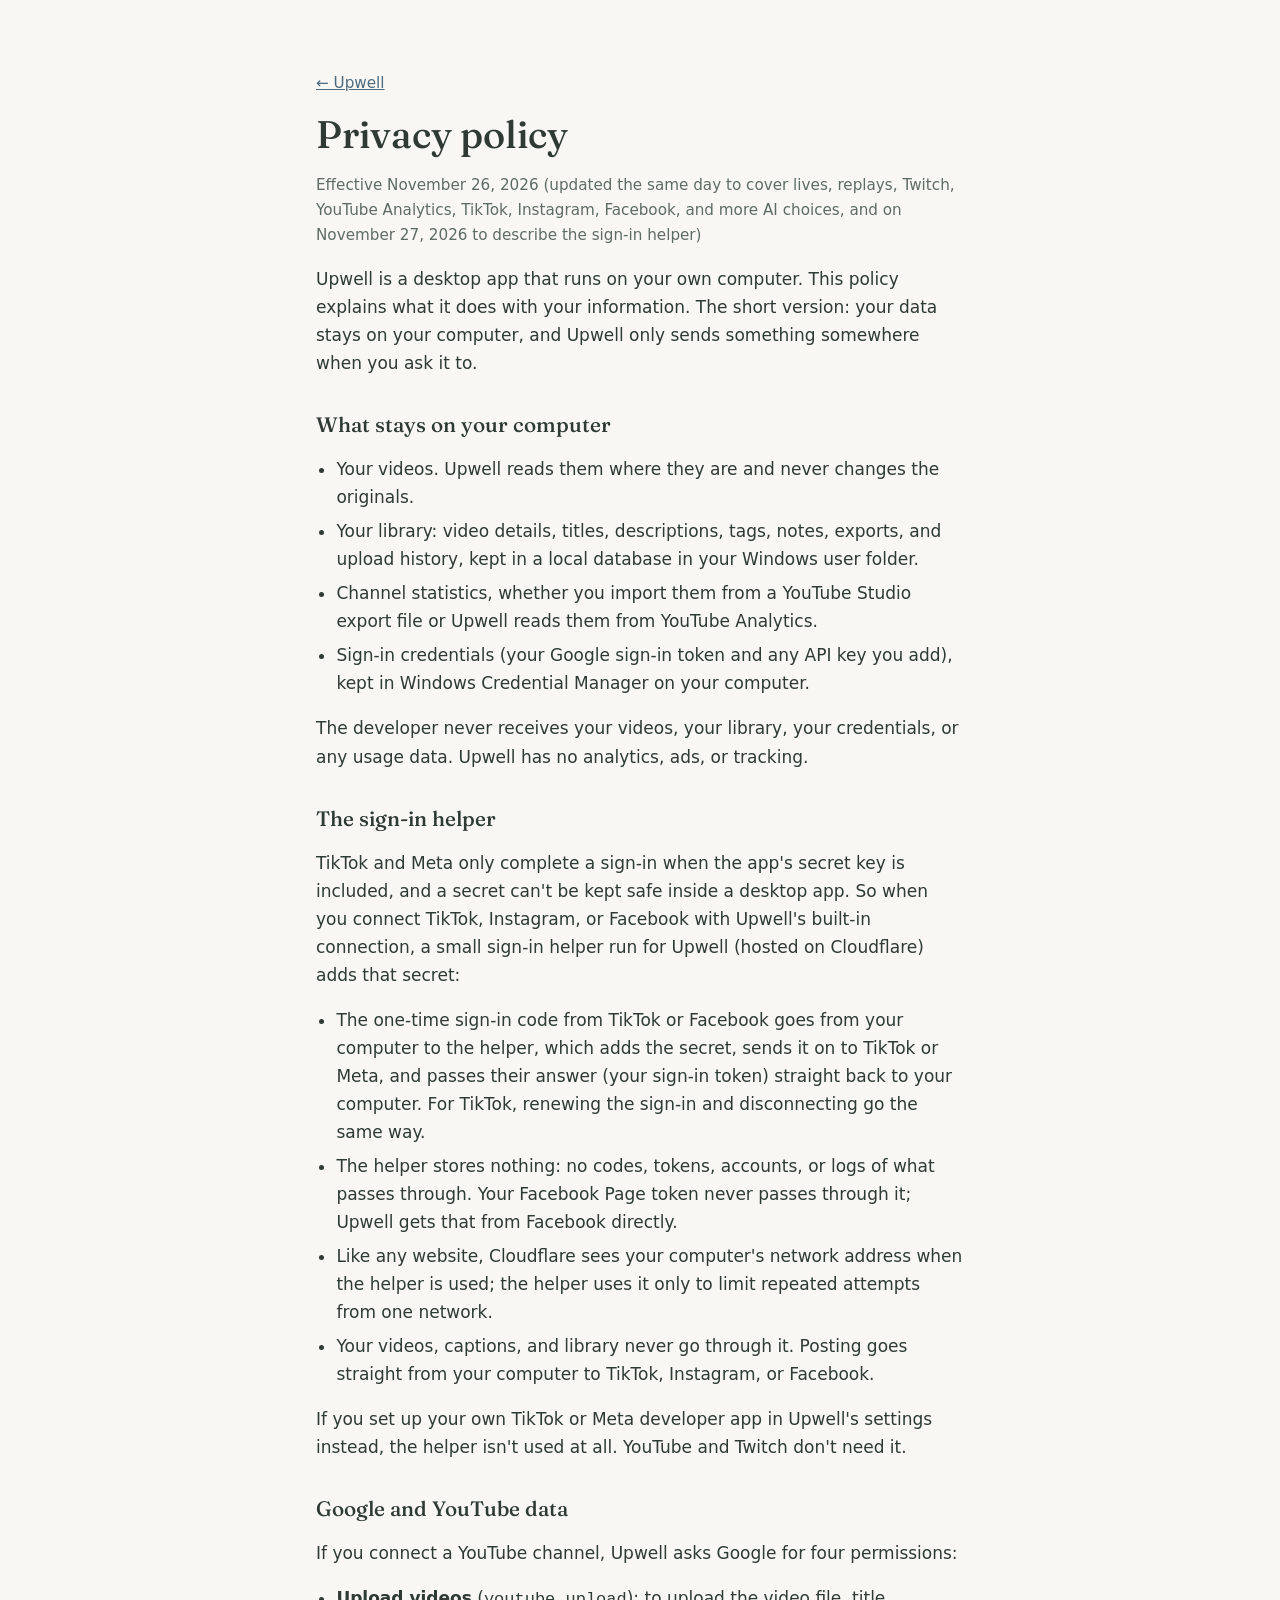
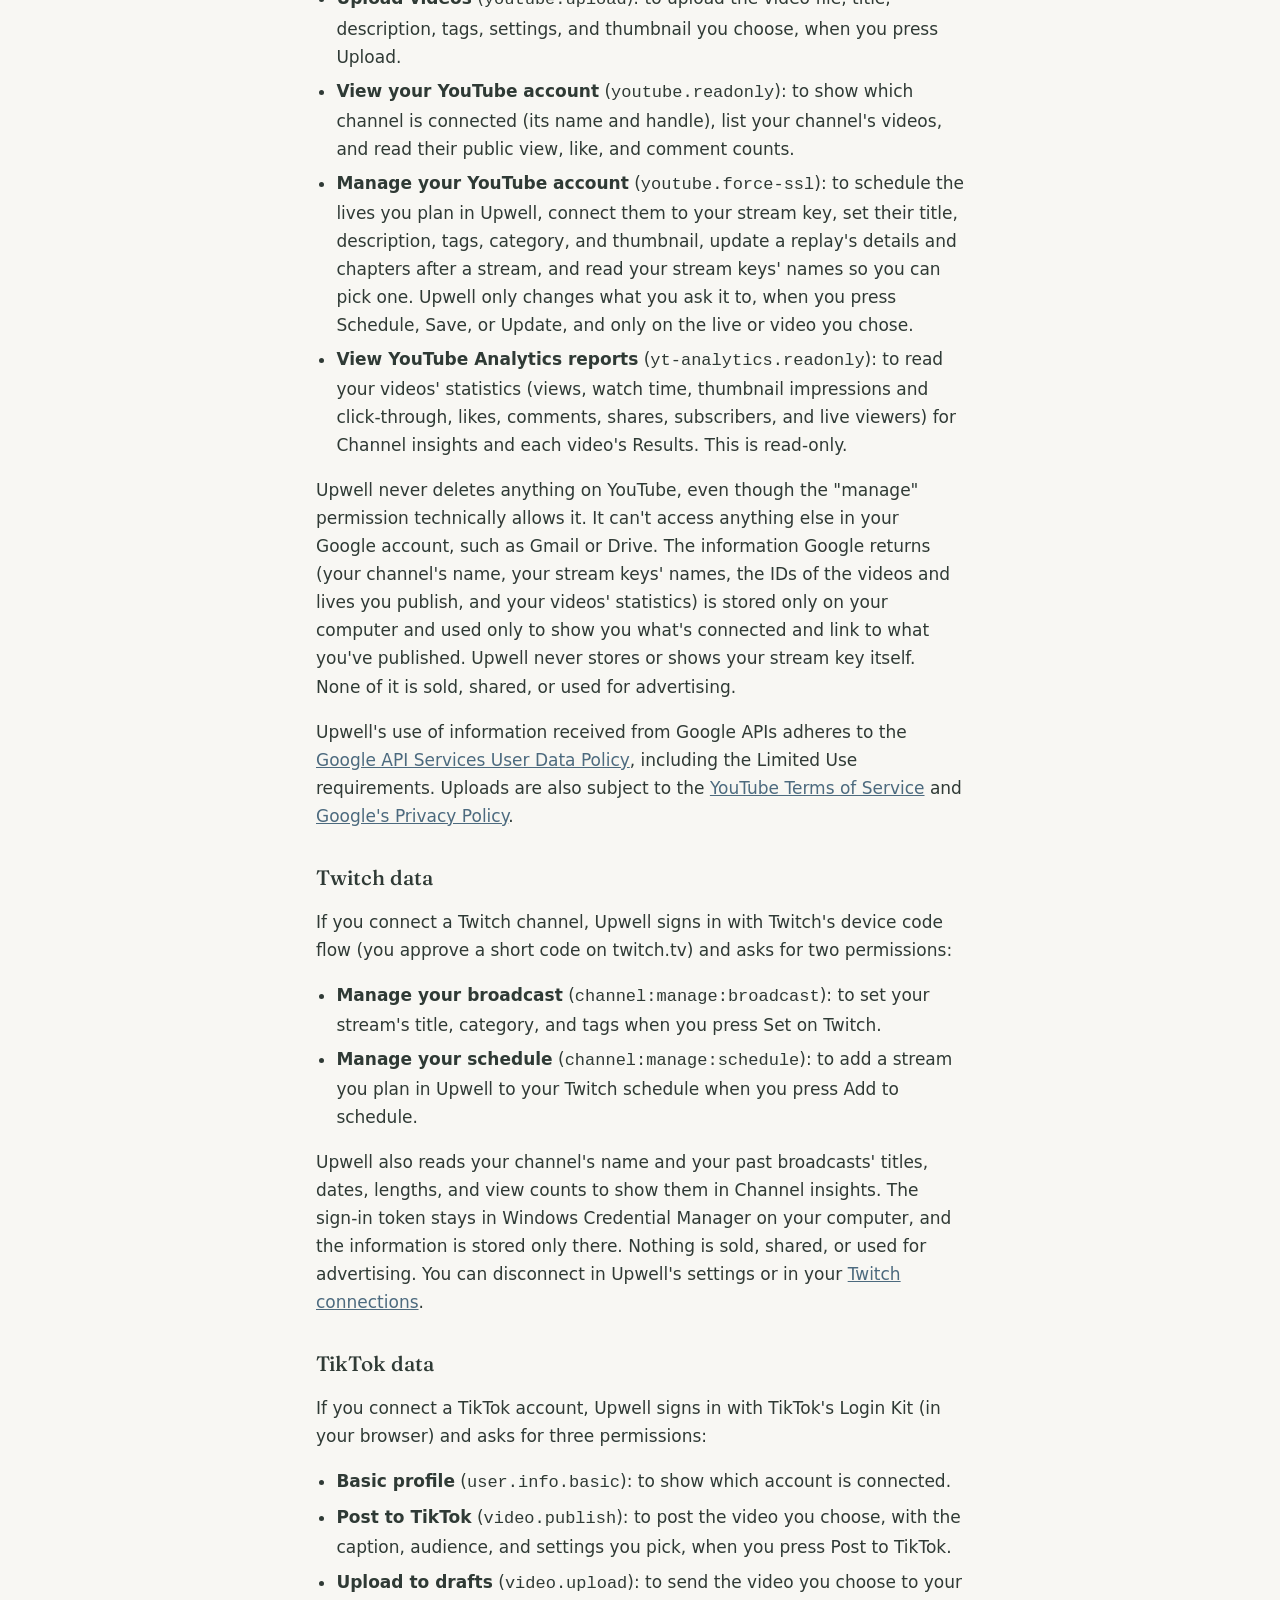
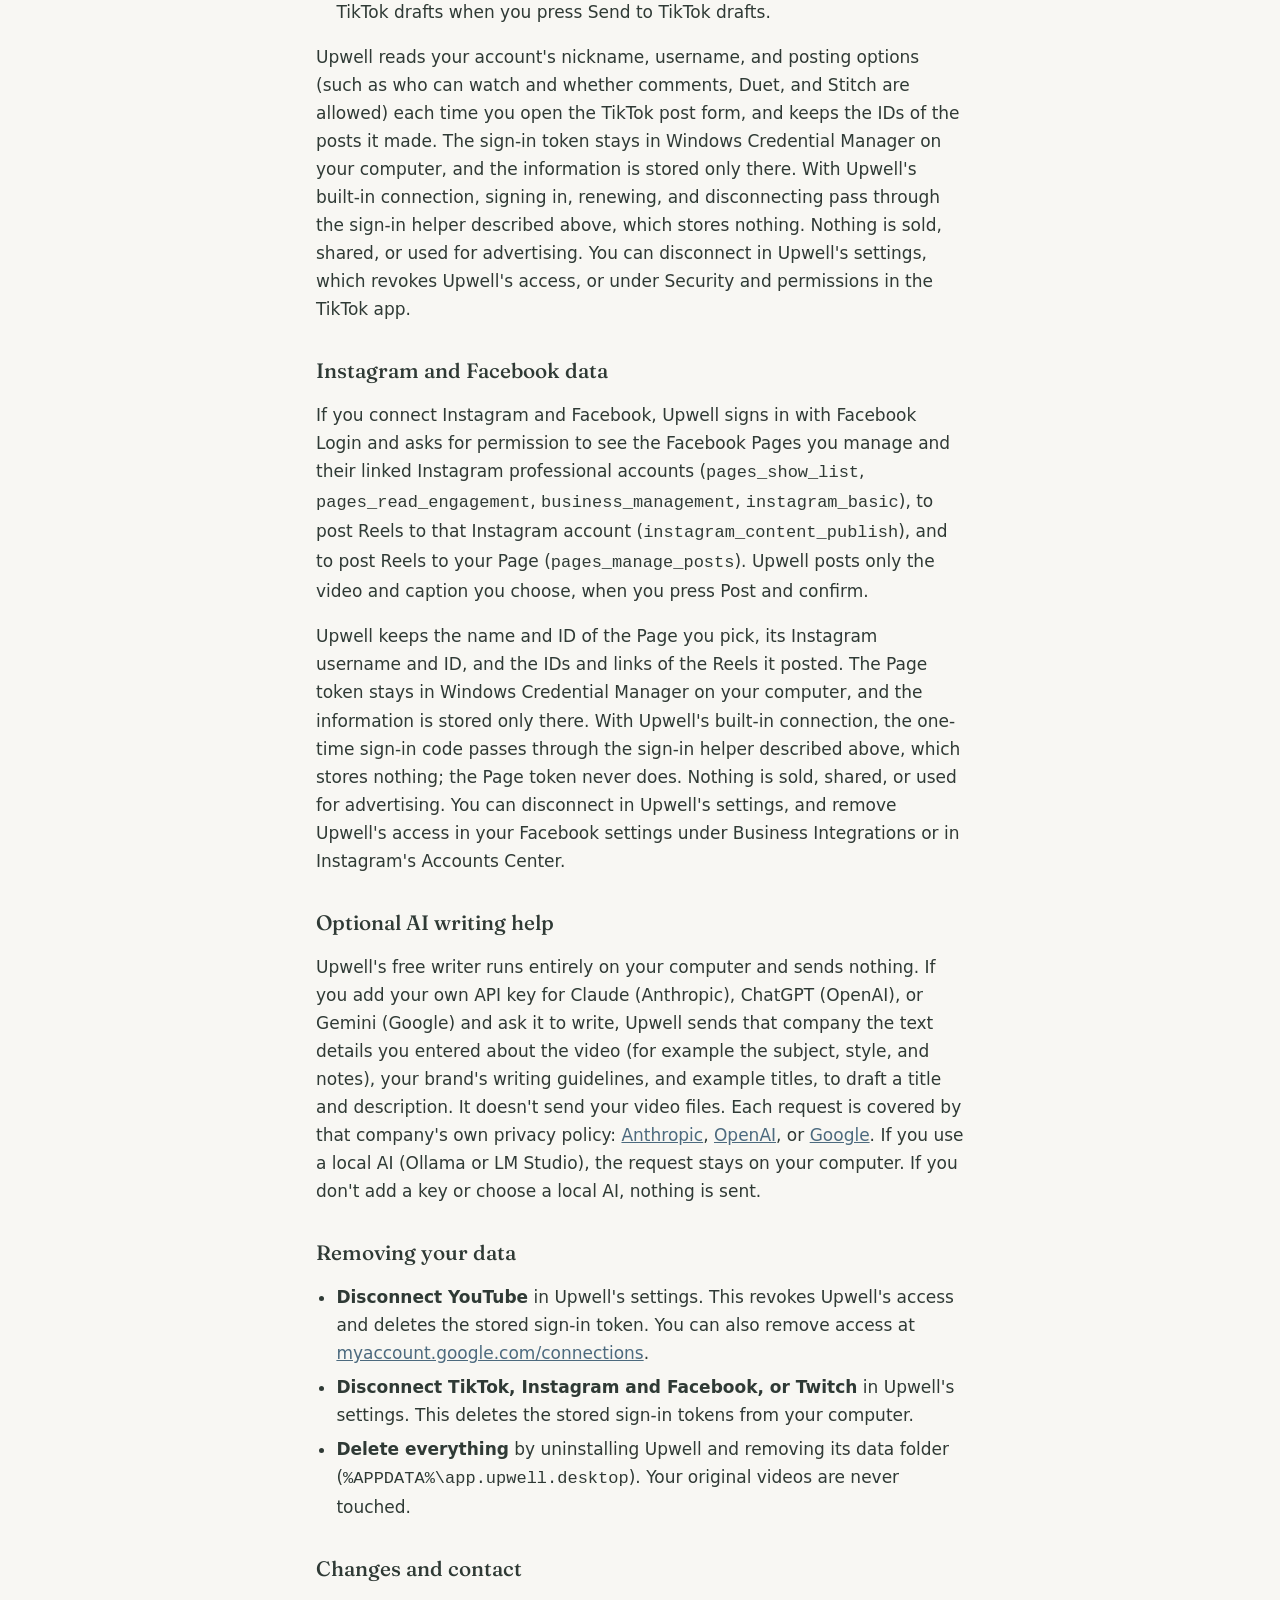
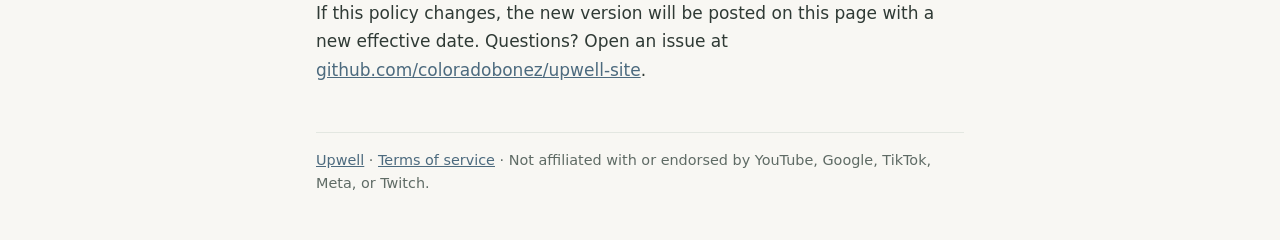
==== commit 774867da: "Privacy policy: the sign-in helper for TikTok, Instagram and Facebook Co-Authored-By: Claude Opus 5." ====
--- a/privacy.html
+++ b/privacy.html
@@ -13,7 +13,7 @@
 <main>
   <p class="muted"><a href="index.html">← Upwell</a></p>
   <h1>Privacy policy</h1>
-  <p class="muted">Effective November 26, 2026 (updated the same day to cover lives, replays, Twitch, YouTube Analytics, TikTok, Instagram, Facebook, and more AI choices)</p>
+  <p class="muted">Effective November 26, 2026 (updated the same day to cover lives, replays, Twitch, YouTube Analytics, TikTok, Instagram, Facebook, and more AI choices, and on November 27, 2026 to describe the sign-in helper)</p>
 
   <p>Upwell is a desktop app that runs on your own computer. This policy explains what it does with
   your information. The short version: your data stays on your computer, and Upwell only sends
@@ -29,8 +29,28 @@
     <li>Sign-in credentials (your Google sign-in token and any API key you add), kept in Windows
       Credential Manager on your computer.</li>
   </ul>
-  <p>There are no Upwell servers. The developer never receives your videos, your library, your
-  credentials, or any usage data. Upwell has no analytics, ads, or tracking.</p>
+  <p>The developer never receives your videos, your library, your credentials, or any usage data.
+  Upwell has no analytics, ads, or tracking.</p>
+
+  <h2>The sign-in helper</h2>
+  <p>TikTok and Meta only complete a sign-in when the app's secret key is included, and a secret
+  can't be kept safe inside a desktop app. So when you connect TikTok, Instagram, or Facebook with
+  Upwell's built-in connection, a small sign-in helper run for Upwell (hosted on Cloudflare) adds
+  that secret:</p>
+  <ul>
+    <li>The one-time sign-in code from TikTok or Facebook goes from your computer to the helper, which
+      adds the secret, sends it on to TikTok or Meta, and passes their answer (your sign-in token)
+      straight back to your computer. For TikTok, renewing the sign-in and disconnecting go the same
+      way.</li>
+    <li>The helper stores nothing: no codes, tokens, accounts, or logs of what passes through. Your
+      Facebook Page token never passes through it; Upwell gets that from Facebook directly.</li>
+    <li>Like any website, Cloudflare sees your computer's network address when the helper is used; the
+      helper uses it only to limit repeated attempts from one network.</li>
+    <li>Your videos, captions, and library never go through it. Posting goes straight from your
+      computer to TikTok, Instagram, or Facebook.</li>
+  </ul>
+  <p>If you set up your own TikTok or Meta developer app in Upwell's settings instead, the helper isn't
+  used at all. YouTube and Twitch don't need it.</p>
 
   <h2>Google and YouTube data</h2>
   <p>If you connect a YouTube channel, Upwell asks Google for four permissions:</p>
@@ -89,7 +109,8 @@
   <p>Upwell reads your account's nickname, username, and posting options (such as who can watch and
   whether comments, Duet, and Stitch are allowed) each time you open the TikTok post form, and keeps the
   IDs of the posts it made. The sign-in token stays in Windows Credential Manager on your computer, and
-  the information is stored only there. Nothing is sold, shared, or used for advertising. You can
+  the information is stored only there. With Upwell's built-in connection, signing in, renewing, and
+  disconnecting pass through the sign-in helper described above, which stores nothing. Nothing is sold, shared, or used for advertising. You can
   disconnect in Upwell's settings, which revokes Upwell's access, or under Security and permissions in
   the TikTok app.</p>
 
@@ -102,7 +123,8 @@
   Upwell posts only the video and caption you choose, when you press Post and confirm.</p>
   <p>Upwell keeps the name and ID of the Page you pick, its Instagram username and ID, and the IDs and
   links of the Reels it posted. The Page token stays in Windows Credential Manager on your computer, and
-  the information is stored only there. Nothing is sold, shared, or used for advertising. You can
+  the information is stored only there. With Upwell's built-in connection, the one-time sign-in code
+  passes through the sign-in helper described above, which stores nothing; the Page token never does. Nothing is sold, shared, or used for advertising. You can
   disconnect in Upwell's settings, and remove Upwell's access in your Facebook settings under Business
   Integrations or in Instagram's Accounts Center.</p>
 
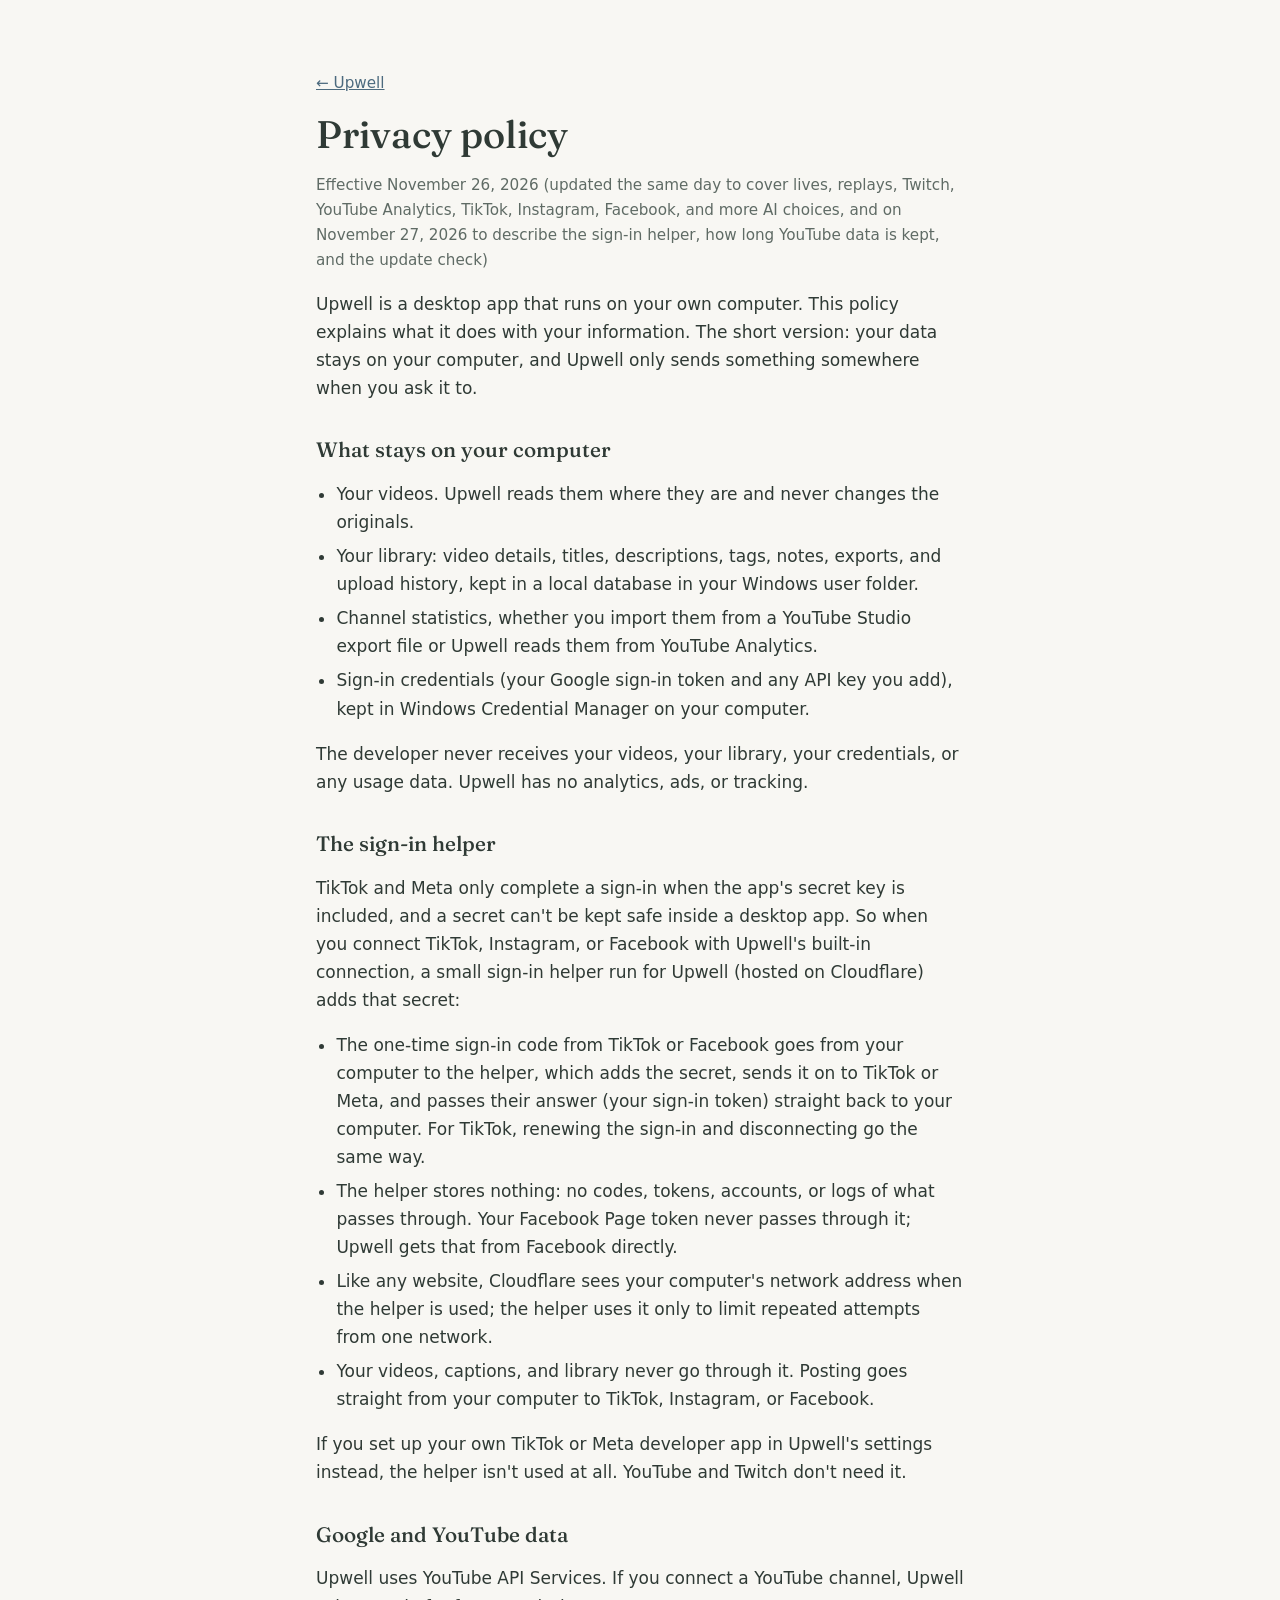
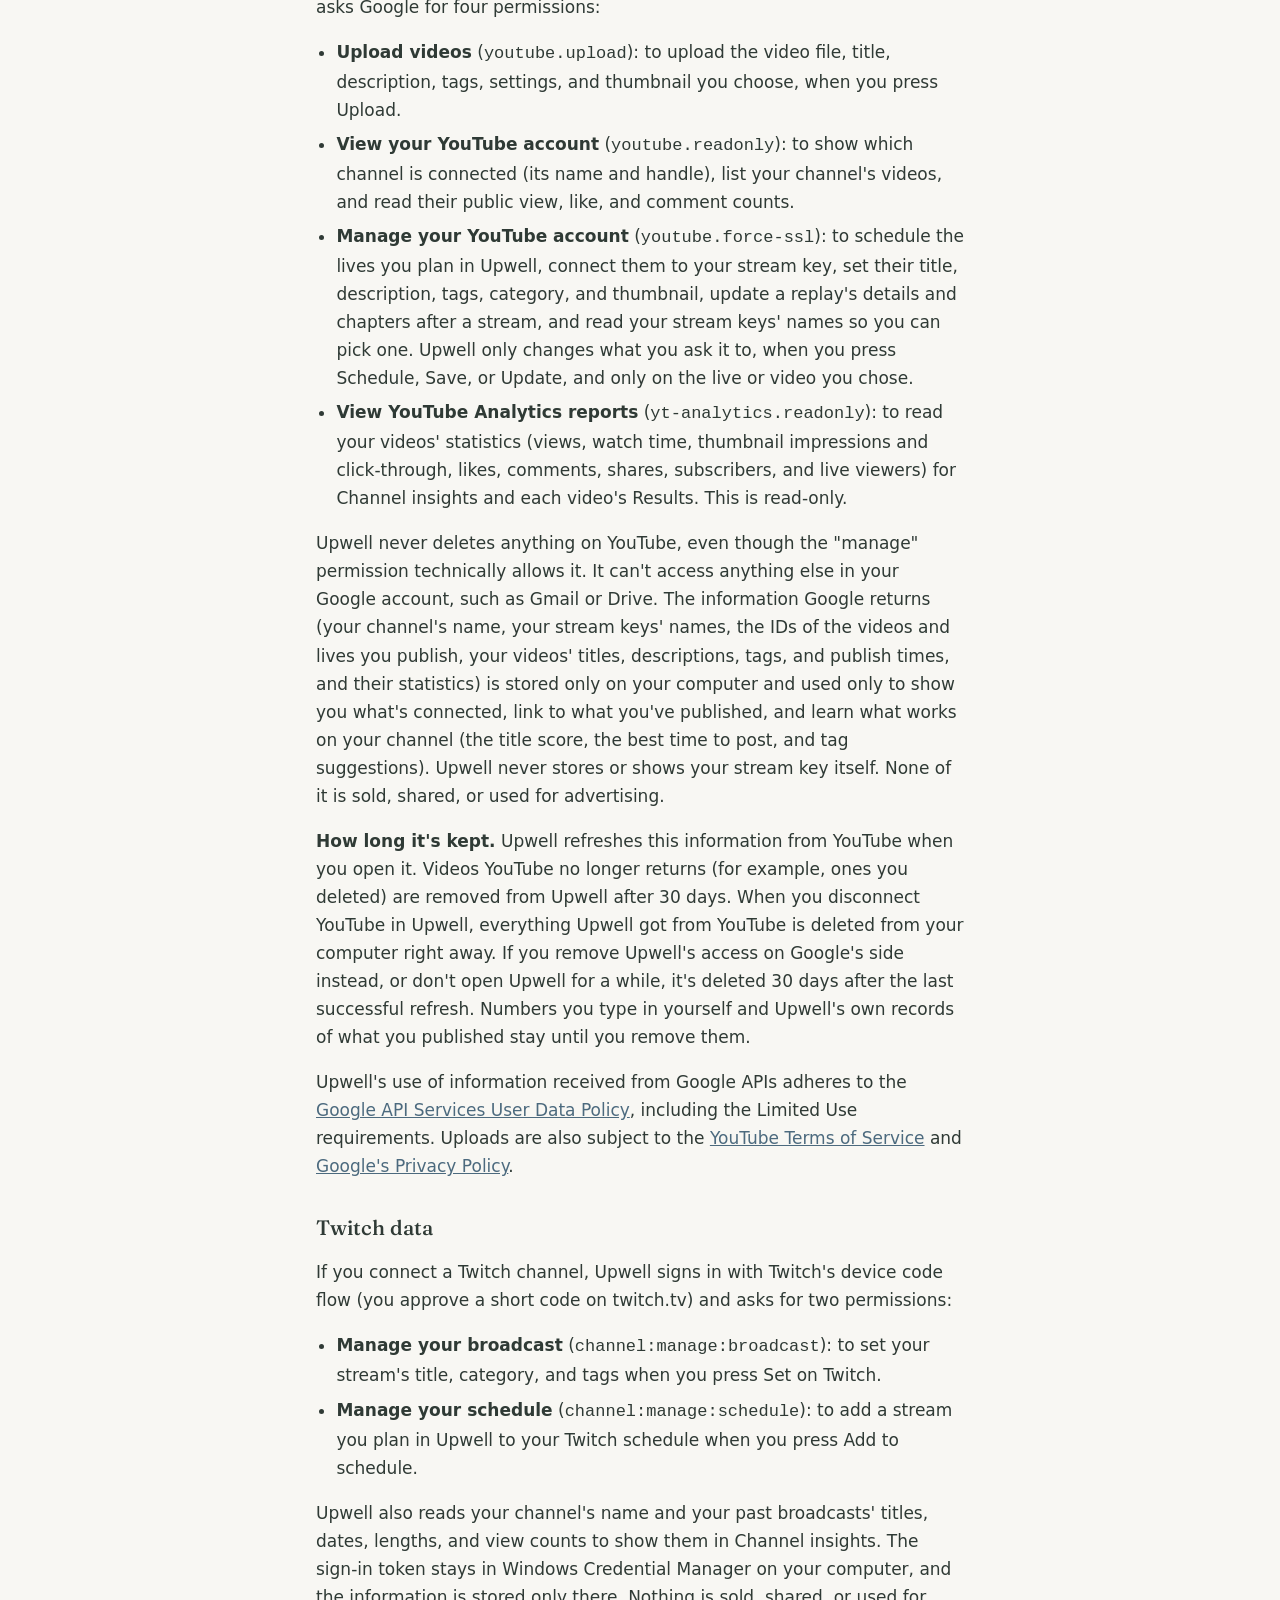
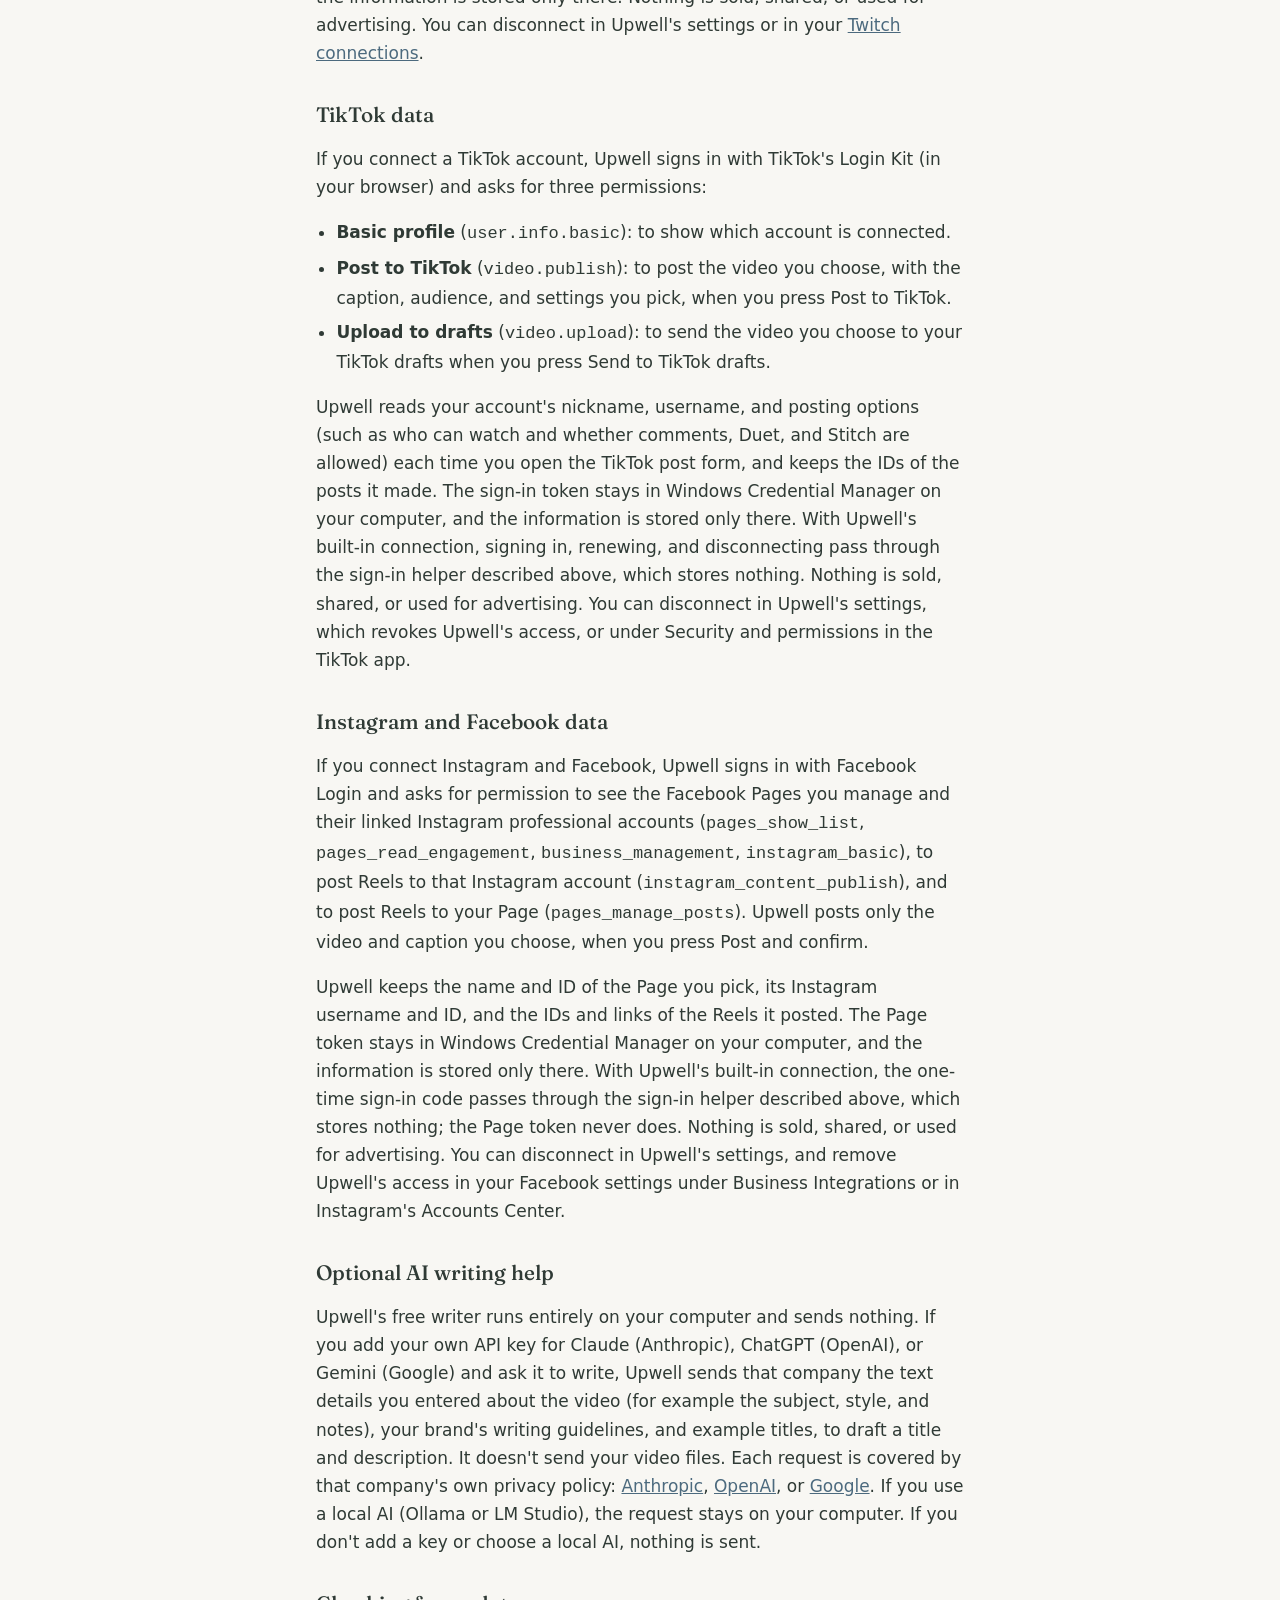
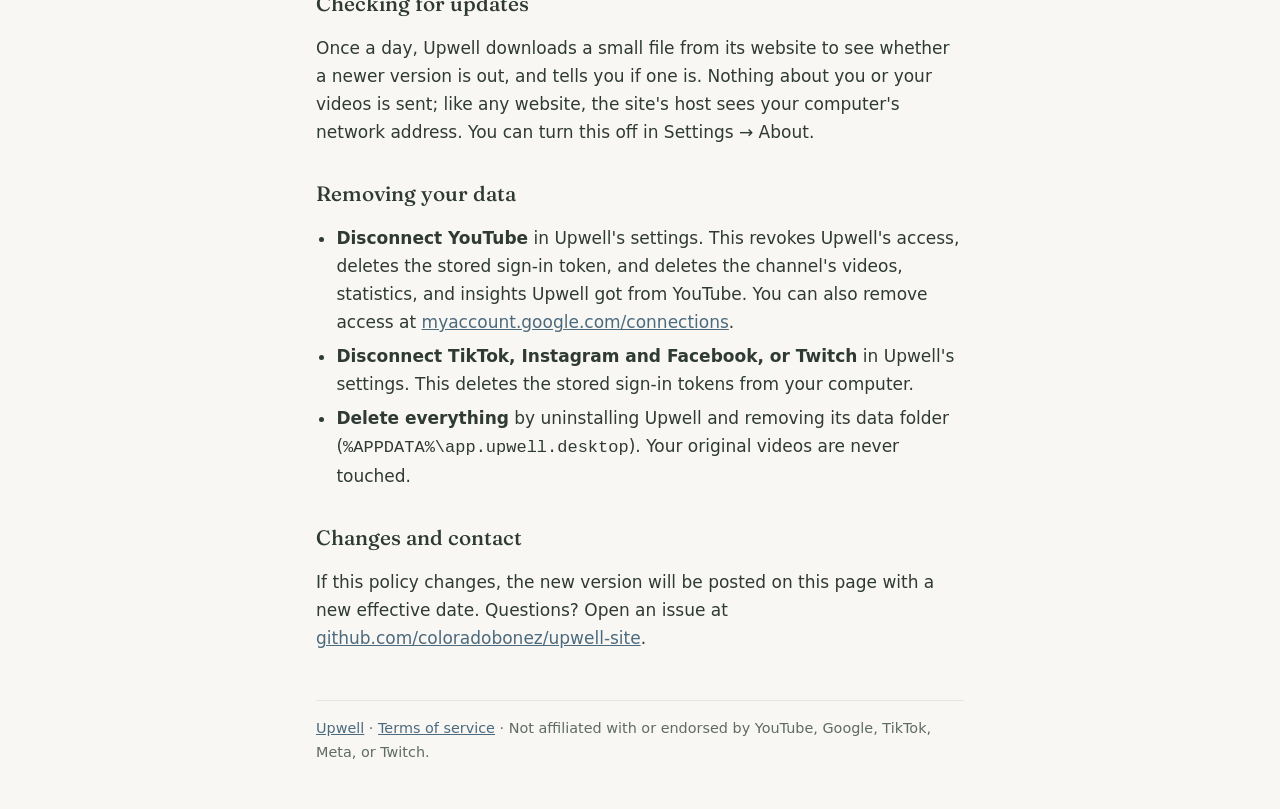
==== commit 12f876d6: "Privacy policy: how long YouTube data is kept and the update check; version.json for update notices " ====
--- a/privacy.html
+++ b/privacy.html
@@ -13,7 +13,7 @@
 <main>
   <p class="muted"><a href="index.html">← Upwell</a></p>
   <h1>Privacy policy</h1>
-  <p class="muted">Effective November 26, 2026 (updated the same day to cover lives, replays, Twitch, YouTube Analytics, TikTok, Instagram, Facebook, and more AI choices, and on November 27, 2026 to describe the sign-in helper)</p>
+  <p class="muted">Effective November 26, 2026 (updated the same day to cover lives, replays, Twitch, YouTube Analytics, TikTok, Instagram, Facebook, and more AI choices, and on November 27, 2026 to describe the sign-in helper, how long YouTube data is kept, and the update check)</p>
 
   <p>Upwell is a desktop app that runs on your own computer. This policy explains what it does with
   your information. The short version: your data stays on your computer, and Upwell only sends
@@ -53,7 +53,7 @@
   used at all. YouTube and Twitch don't need it.</p>
 
   <h2>Google and YouTube data</h2>
-  <p>If you connect a YouTube channel, Upwell asks Google for four permissions:</p>
+  <p>Upwell uses YouTube API Services. If you connect a YouTube channel, Upwell asks Google for four permissions:</p>
   <ul>
     <li><strong>Upload videos</strong> (<code>youtube.upload</code>): to upload the video file, title,
       description, tags, settings, and thumbnail you choose, when you press Upload.</li>
@@ -70,11 +70,18 @@
   </ul>
   <p>Upwell never deletes anything on YouTube, even though the "manage" permission technically allows it.
   It can't access anything else in your Google account, such as Gmail or Drive. The information Google
-  returns (your channel's name, your stream keys' names, the IDs of the videos and lives you publish, and your
-  videos' statistics)
-  is stored only on your computer and used only to show you what's connected and link to what you've
-  published. Upwell never stores or shows your stream key itself. None of it is sold, shared, or used for
+  returns (your channel's name, your stream keys' names, the IDs of the videos and lives you publish, your
+  videos' titles, descriptions, tags, and publish times, and their statistics)
+  is stored only on your computer and used only to show you what's connected, link to what you've
+  published, and learn what works on your channel (the title score, the best time to post, and tag
+  suggestions). Upwell never stores or shows your stream key itself. None of it is sold, shared, or used for
   advertising.</p>
+  <p><strong>How long it's kept.</strong> Upwell refreshes this information from YouTube when you open it.
+  Videos YouTube no longer returns (for example, ones you deleted) are removed from Upwell after 30 days.
+  When you disconnect YouTube in Upwell, everything Upwell got from YouTube is deleted from your computer
+  right away. If you remove Upwell's access on Google's side instead, or don't open Upwell for a while, it's
+  deleted 30 days after the last successful refresh. Numbers you type in yourself and Upwell's own records
+  of what you published stay until you remove them.</p>
   <p>Upwell's use of information received from Google APIs adheres to the
   <a href="https://developers.google.com/terms/api-services-user-data-policy">Google API Services User Data Policy</a>,
   including the Limited Use requirements. Uploads are also subject to the
@@ -139,10 +146,16 @@
   <a href="https://policies.google.com/privacy">Google</a>. If you use a local AI (Ollama or LM Studio),
   the request stays on your computer. If you don't add a key or choose a local AI, nothing is sent.</p>
 
+  <h2>Checking for updates</h2>
+  <p>Once a day, Upwell downloads a small file from its website to see whether a newer version is out,
+  and tells you if one is. Nothing about you or your videos is sent; like any website, the site's host
+  sees your computer's network address. You can turn this off in Settings → About.</p>
+
   <h2>Removing your data</h2>
   <ul>
-    <li><strong>Disconnect YouTube</strong> in Upwell's settings. This revokes Upwell's access and
-      deletes the stored sign-in token. You can also remove access at
+    <li><strong>Disconnect YouTube</strong> in Upwell's settings. This revokes Upwell's access,
+      deletes the stored sign-in token, and deletes the channel's videos, statistics, and insights Upwell
+      got from YouTube. You can also remove access at
       <a href="https://myaccount.google.com/connections">myaccount.google.com/connections</a>.</li>
     <li><strong>Disconnect TikTok, Instagram and Facebook, or Twitch</strong> in Upwell's settings. This
       deletes the stored sign-in tokens from your computer.</li>
